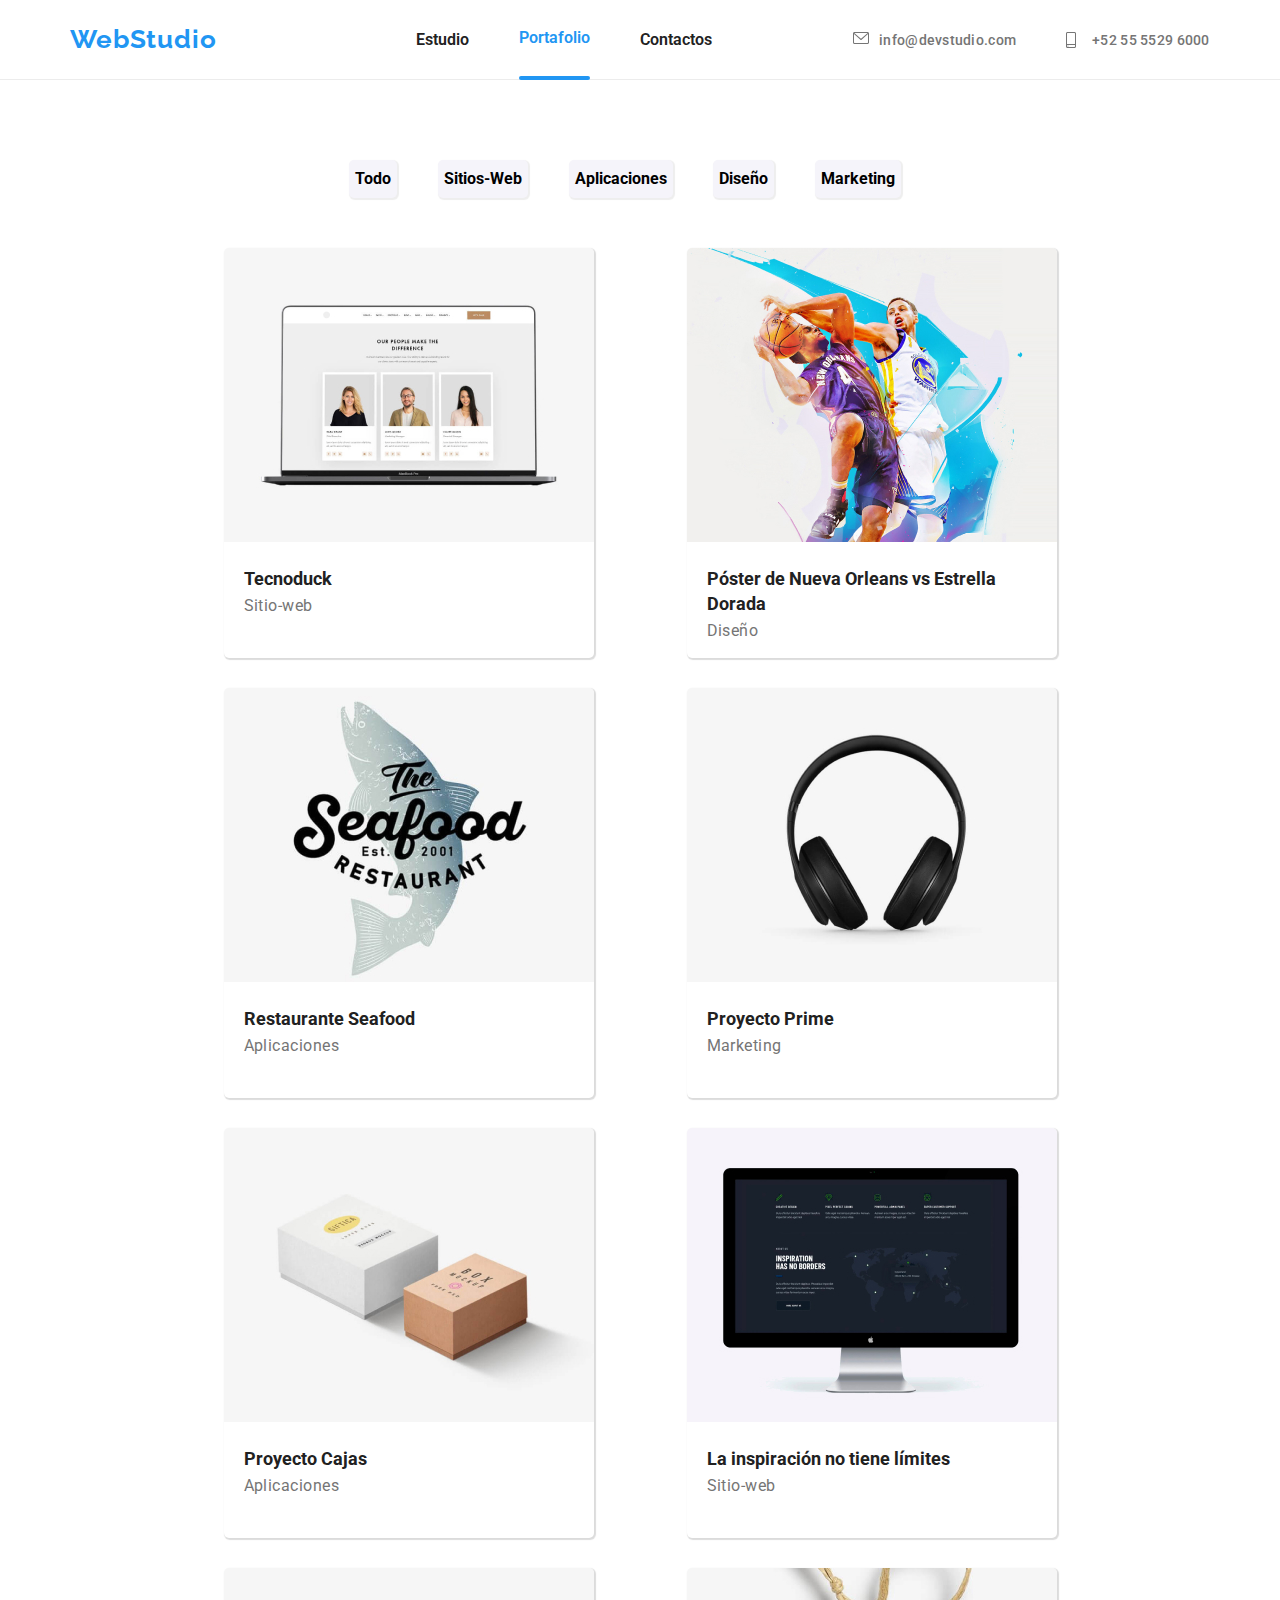
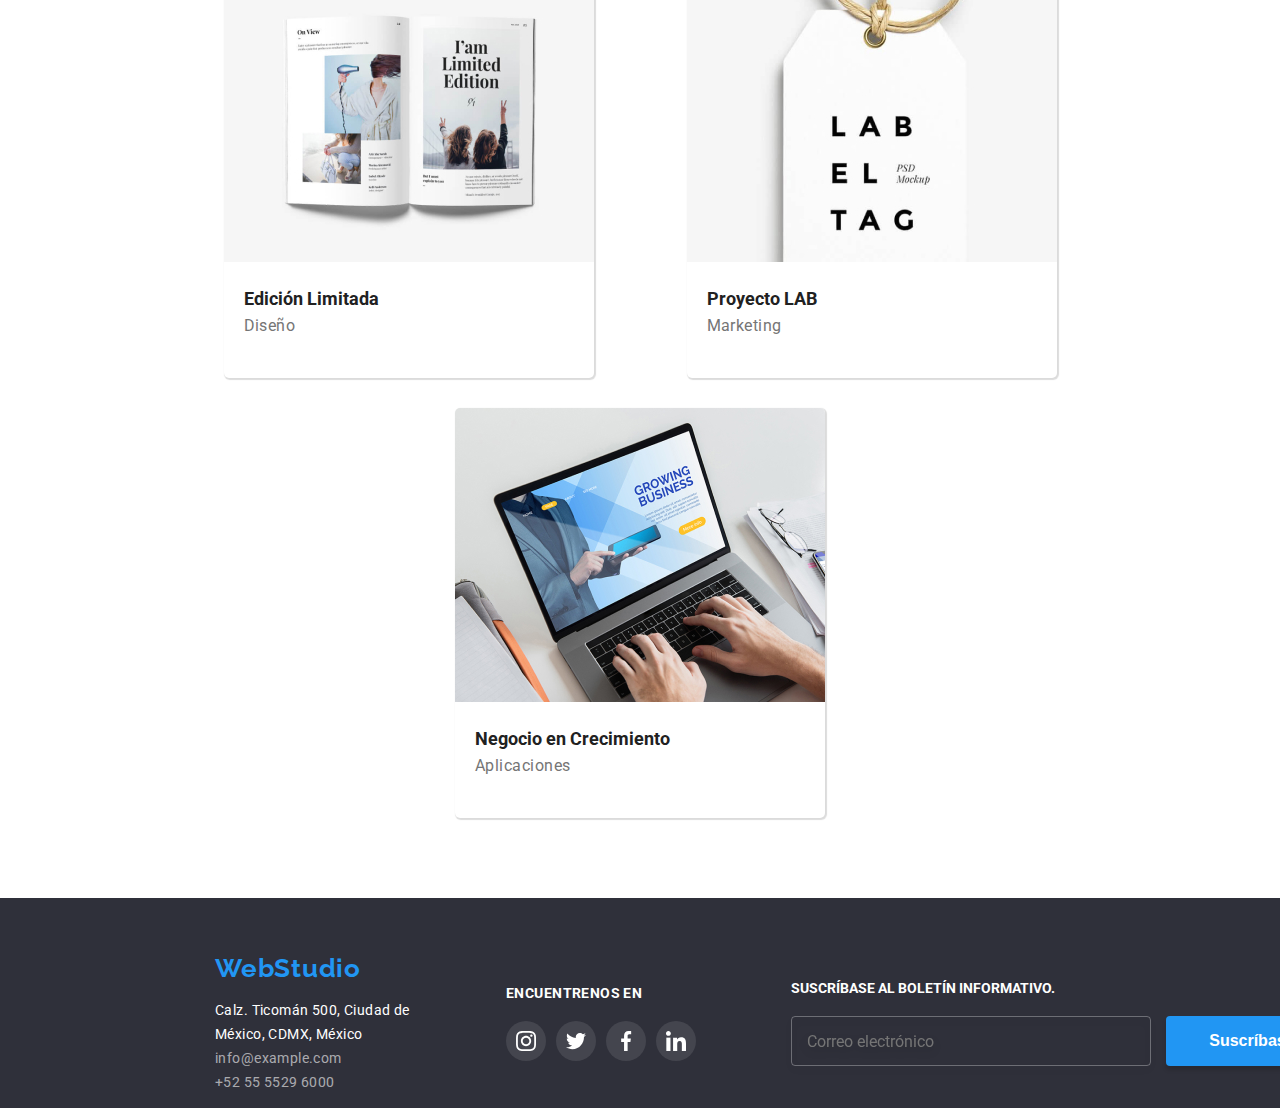
==== portfolio.html @ 436bbe25 "Primer Comit" ====
<!DOCTYPE html>
<html lang="es">
  <head>
    <link
      rel="stylesheet"
      type="text/css"
      media="screen"
      href="./css/styles.css"
    />
    <link rel="preconnect" href="https://fonts.googleapis.com" />
    <link rel="preconnect" href="https://fonts.gstatic.com" crossorigin />
    <link
      href="https://fonts.googleapis.com/css2?family=Raleway:wght@100;300;400;500;600;700;800;900&display=swap"
      rel="stylesheet"
    />
    <link
      href="https://fonts.googleapis.com/css2?family=Roboto:wght@400;500;700;900&display=swap"
      rel="stylesheet"
    />
    <link
      rel="stylesheet"
      href="node_modules/modern-normalize/modern-normalize.css"
    />
    <meta charset="utf-8" />
    <meta http-equiv="X-UA-Compatible" content="IE=edge" />
    <title>WebStudio</title>
    <meta name="viewport" content="width=device-width, initial-scale=1" />
  </head>
  <body>
    <header class="navbar">
      <nav>
        <a href="#">
          <p class="page-name">WebStudio</p>
        </a>
        <ul class="navbar-list">
          <li>
            <a id="estudio" href="index.html" class="nav-link">Estudio</a>
          </li>
          <li>
            <a id="portafolio" href="portfolio.html" class="nav-link current"
              >Portafolio</a
            >
          </li>
          <li>
            <a id="contactos" href="#footer" class="nav-link">Contactos</a>
          </li>
        </ul>
      </nav>
      <ul class="navbar-contact-info">
        <li>
          <figure class="navbar-info">
            <svg class="navbar-icon">
              <use href="images/icons.svg#email"></use>
            </svg>
            <a href="mailto:info@devstudio.com" target="_blank" class="nav-link"
              >info@devstudio.com</a
            >
          </figure>
        </li>
        <li>
          <figure class="navbar-info">
            <svg class="navbar-icon">
              <use href="images/icons.svg#smartphone"></use>
            </svg>
            <a href="tel:+525555296000" target="_blank" class="nav-link"
              >+52 55 5529 6000</a
            >
          </figure>
        </li>
      </ul>
    </header>
    <main>
      <article class="portafolio-content">
        <ul class="product-category">
          <li class="category-card"><button>Todo</button></li>
          <li class="category-card"><button>Sitios-Web</button></li>
          <li class="category-card"><button>Aplicaciones</button></li>
          <li class="category-card"><button>Diseño</button></li>
          <li class="category-card"><button>Marketing</button></li>
        </ul>
        <ul class="product-cards">
          <li class="product-card">
            <figure>
              <div class="card-emergent">
                <p class="product-description">
                  Tecnoduck es una plataforma de distribución de coronavirus de
                  última generación. Las compañías usan esta plataforma para el
                  espionaje digital y los ataques a los servidores seguros de la
                  competencia.
                </p>
              </div>
              <img src="images/product1.jpg" alt="Imagen del portafolio" />
              <p class="product-name">Tecnoduck</p>
              <p class="category-text">Sitio-web</p>
            </figure>
          </li>
          <li class="product-card">
            <figure>
              <div class="card-emergent">
                <p class="product-description">
                  Lorem Ipsum is simply dummy text of the printing and
                  typesetting industry. Lorem Ipsum has been the industry's
                  standard dummy text ever since the 1500s, when an unknown
                  printer took a galley of type and scrambled it to make a type
                  specimen book. 
                </p>
              </div>
              <img src="images/product2.jpg" alt="Imagen del portafolio" />
              <p class="product-name">
                Póster de Nueva Orleans vs Estrella Dorada
              </p>
              <p class="category-text">Diseño</p>
            </figure>
          </li>
          <li class="product-card">
            <figure>
              <div class="card-emergent">
                <p class="product-description">
                  Lorem Ipsum is simply dummy text of the printing and
                  typesetting industry. Lorem Ipsum has been the industry's
                  standard dummy text ever since the 1500s, when an unknown
                  printer took a galley of type and scrambled it to make a type
                  specimen book. 
                </p>
              </div>
              <img src="images/product3.jpg" alt="Imagen del portafolio" />
              <p class="product-name">Restaurante Seafood</p>
              <p class="category-text">Aplicaciones</p>
            </figure>
          </li>
          <li class="product-card">
            <figure>
              <div class="card-emergent">
                <p class="product-description">
                  Lorem Ipsum is simply dummy text of the printing and
                  typesetting industry. Lorem Ipsum has been the industry's
                  standard dummy text ever since the 1500s, when an unknown
                  printer took a galley of type and scrambled it to make a type
                  specimen book. 
                </p>
              </div>
              <img src="images/product4.jpg" alt="Imagen del portafolio" />
              <p class="product-name">Proyecto Prime</p>
              <p class="category-text">Marketing</p>
            </figure>
          </li>
          <li class="product-card">
            <figure>
              <div class="card-emergent">
                <p class="product-description">
                  Lorem Ipsum is simply dummy text of the printing and
                  typesetting industry. Lorem Ipsum has been the industry's
                  standard dummy text ever since the 1500s, when an unknown
                  printer took a galley of type and scrambled it to make a type
                  specimen book. 
                </p>
              </div>
              <img src="images/product5.jpg" alt="Imagen del portafolio" />
              <p class="product-name">Proyecto Cajas</p>
              <p class="category-text">Aplicaciones</p>
            </figure>
          </li>
          <li class="product-card">
            <figure>
              <div class="card-emergent">
                <p class="product-description">
                  Lorem Ipsum is simply dummy text of the printing and
                  typesetting industry. Lorem Ipsum has been the industry's
                  standard dummy text ever since the 1500s, when an unknown
                  printer took a galley of type and scrambled it to make a type
                  specimen book. 
                </p>
              </div>
              <img src="images/product6.jpg" alt="Imagen del portafolio" />
              <p class="product-name">La inspiración no tiene límites</p>
              <p class="category-text">Sitio-web</p>
            </figure>
          </li>
          <li class="product-card">
            <figure>
              <div class="card-emergent">
                <p class="product-description">
                  Lorem Ipsum is simply dummy text of the printing and
                  typesetting industry. Lorem Ipsum has been the industry's
                  standard dummy text ever since the 1500s, when an unknown
                  printer took a galley of type and scrambled it to make a type
                  specimen book. 
                </p>
              </div>
              <img src="images/product7.jpg" alt="Imagen del portafolio" />
              <p class="product-name">Edición Limitada</p>
              <p class="category-text">Diseño</p>
            </figure>
          </li>
          <li class="product-card">
            <figure>
              <div class="card-emergent">
                <p class="product-description">
                  Lorem Ipsum is simply dummy text of the printing and
                  typesetting industry. Lorem Ipsum has been the industry's
                  standard dummy text ever since the 1500s, when an unknown
                  printer took a galley of type and scrambled it to make a type
                  specimen book. 
                </p>
              </div>
              <img src="images/product8.jpg" alt="Imagen del portafolio" />
              <p class="product-name">Proyecto LAB</p>
              <p class="category-text">Marketing</p>
            </figure>
          </li>
          <li class="product-card">
            <figure>
              <div class="card-emergent">
                <p class="product-description">
                  Lorem Ipsum is simply dummy text of the printing and
                  typesetting industry. Lorem Ipsum has been the industry's
                  standard dummy text ever since the 1500s, when an unknown
                  printer took a galley of type and scrambled it to make a type
                  specimen book. 
                </p>
              </div>
              <img src="images/product9.jpg" alt="Imagen del portafolio" />
              <p class="product-name">Negocio en Crecimiento</p>
              <p class="category-text">Aplicaciones</p>
            </figure>
          </li>
        </ul>
      </article>
    </main>
    <footer id="footer">
      <article class="footer-contact">
        <a href="#">
          <p class="footer-page-name">WebStudio</p>
        </a>
        <address>
          <ul class="footer-list">
            <li><p>Calz. Ticomán 500, Ciudad de México, CDMX, México</p></li>
            <li>
              <p style="color: rgba(255, 255, 255, 0.6)">info@example.com</p>
            </li>
            <li>
              <p style="color: rgba(255, 255, 255, 0.6)">+52 55 5529 6000</p>
            </li>
          </ul>
        </address>
      </article>
      <article class="footer-social-media">
        <h2 class="social-media-title">ENCUENTRENOS EN</h2>
        <ul>
          <li>
            <a
              class="social-media-button"
              href="http://instagram.com"
              target="_blank"
              rel="noopener noreferrer"
            >
              <svg class="social-media-icon">
                <use href="images/icons.svg#instagram"></use>
              </svg>
            </a>
          </li>

          <li>
            <a
              class="social-media-button"
              href="http://twitter.com"
              target="_blank"
              rel="noopener noreferrer"
            >
              <svg class="social-media-icon">
                <use href="images/icons.svg#twitter"></use>
              </svg>
            </a>
          </li>

          <li>
            <a
              class="social-media-button"
              href="http://facebook.com"
              target="_blank"
              rel="noopener noreferrer"
            >
              <svg class="social-media-icon">
                <use href="images/icons.svg#facebook"></use>
              </svg>
            </a>
          </li>

          <li>
            <a
              class="social-media-button"
              href="http://linkedin.com"
              target="_blank"
              rel="noopener noreferrer"
            >
              <svg class="social-media-icon">
                <use href="images/icons.svg#linkedin"></use>
              </svg>
            </a>
          </li>
        </ul>
      </article>
      <div class="subscribe-container">
        <form action="">
          <div class="subscribe-container-form">
            <label for="subscribe-email">SUSCRÍBASE al boletín informativo.</label>
            <input type="email" name="subscribe-email" id="subscribe-email"placeholder="Correo electrónico" />
          </div>
        <button type="submit">Suscríbase<svg><use href="images/icons.svg#telegram"></use></svg></button>
        </form>
      </div>
    </footer>
  </body>
</html>
---- css/styles.css ----
@media (max-width: 600px) {
  header {
    flex-direction: column;
  }
}

@import url("https://fonts.googleapis.com/css2?family=Raleway:wght@;400;500;700;900&display=swap");
@import url("https://fonts.googleapis.com/css2?family=Roboto:wght@100;300;400;500;700&display=swap");

:root {
  --main-color: rgba(33, 150, 243, 1);
  --main-color-2: rgba(47, 48, 58, 1);
  --light-gray: rgba(117, 117, 117, 1);
  --white: rgba(255, 255, 255, 1);
  --black: rgba(33, 33, 33, 1);
  --shadow: rgba(238, 238, 238, 1);
  --shadow-hover: rgba(238, 238, 238, 1);
}
.icon {
  display: inline-block;
  width: 1em;
  height: 1em;
  stroke-width: 0;
  stroke: currentColor;
  fill: currentColor;
}
.navbar-icon {
  display: flex;
  height: 16px;
  width: 16px;
  fill: var(--light-gray);
}

.icon-clock {
  width: 0.9716796875em;
}

.icon-details {
  width: 0.9423828125em;
}
.client {
  display: flex;
  justify-content: center;
  align-items: center;
}
.icon-clients {
  display: flex;
  justify-content: center;
  align-items: center;
  fill: var(--light-gray);
}
.client-container:hover,
.client-container:hover svg {
  fill: var(--main-color);
  border-color: var(--main-color);
  cursor: pointer;
}

* {
  box-sizing: border-box;
  margin: 0;
}

a {
  color: rgba(33, 33, 33, 1);
  text-decoration: none;
}

address {
  color: var(--white);
  font-size: 14px;
  font-style: normal;
  font-weight: 400;
  letter-spacing: 0.03em;
  line-height: 24px;
  width: 231px;
}

ul {
  display: block;
  list-style-type: none;
  margin-block-end: 0em;
  margin-block-start: 0em;
  margin-inline-end: 0px;
  margin-inline-start: 0px;
  padding-inline-start: 0px;
}

nav {
  display: flex;
  align-items: center;
  gap: 100px;
}

body {
  font-family: "Roboto", sans-serif;
  overflow-x: auto; /* Hide horizontal scrollbar */
  overflow-y: auto; /* Hide vertical scrollbar */
}

footer {
  align-items: center;
  background-color: var(--main-color-2);
  display: flex;
  flex-direction: row;
  gap: 0px;
  height: 210px;
  padding-top: 40px;
}

nav a:hover {
  color: var(--main-color);
  cursor: pointer;
}

.article-title {
  color: var(--white);
  font-size: 44px;
  height: 120px;
  text-align: center;
  text-transform: uppercase;
  width: 696px;
}

.category-card {
  display: flex;
  flex-direction: row;
  align-items: center;
  font-weight: 500;
  margin-right: 30px;
  padding-left: 1%;
  padding-right: 1%;
}

.category-card button {
  background-color: rgba(245, 244, 250, 1);
  border-radius: 5px;
  box-shadow: 1px 1px 1px 1px rgba(238, 238, 238, 1);
  height: 38px;
  justify-content: center;
  font-weight: 700;
  font-size: 16px;
  line-height: 26px;
  font-family: "Roboto", sans-serif;
  white-space: nowrap;
  border: 0px;
}
.category-card button:hover {
  background-color: var(--main-color);
  box-shadow: 3px 3px 3px 3px rgba(238, 238, 238, 1);
  color: var(--white);
  cursor: pointer;
}
.category-card button:focus {
  background-color: var(--main-color);
  color: var(--white);
}

.category-text {
  /* identical to box height, or 188% */
  color: var(--light-gray);
  font-size: 16px;
  font-style: normal;
  font-weight: 400;
  letter-spacing: 0.03em;
  line-height: 30px;
  margin-left: 20px;
}
.content {
  align-items: center;
  background: linear-gradient(
      0deg,
      rgba(47, 48, 58, 0.4),
      rgba(47, 48, 58, 0.4)
    ),
    url(../images/main-content-image.jpg);
  background-attachment: fixed;
  background-size: 100%;
  box-shadow: 0px 4px 4px rgba(0, 0, 0, 0.15);
  color: var(--white);
  display: flex;
  flex-direction: column;
  height: 600px;
  justify-content: center;
  overflow: hidden;
  position: relative;
}

.client-list {
  display: flex;
  flex-direction: row;
  justify-content: space-evenly;
  padding: 0% 15%;
}
.client-container {
  align-items: center;
  border-radius: 4px;
  border: 2px solid rgba(175, 177, 184, 1);
  display: flex;
  flex-direction: row;
  height: 80px;
  justify-content: center;
  margin: 45px 0px 150px 0px;
  width: 170px;
}

.client-image {
  color: aqua;
}
.client-image:hover {
  fill: aqua;
  cursor: pointer;
}

.footer-list {
  list-style-type: disc;
  list-style: none;
  margin-block-end: 0;
  margin-block-start: 0;
  margin-inline-end: 0px;
  margin-inline-start: 0px;
  padding-inline-start: 0px;
}

.footer-contact {
  align-content: flex-start;
  align-items: flex-start;
  column-gap: 0px;
  display: flex;
  flex-direction: column;
  justify-content: center;
  margin-left: 215px;
}
.footer-social-media {
  align-items: flex-start;
  display: flex;
  flex-direction: column;
  margin-left: 60px;
}
.footer-social-media ul {
  display: flex;
  gap: 10px;
}

.footer-page-name {
  color: var(--main-color);
  display: block;
  font-family: "Raleway", sans-serif;
  font-size: 26px;
  font-style: normal;
  font-weight: 700;
  letter-spacing: 0.03em;
  line-height: 31px;
  margin-block-end: 14px;
  margin-block-start: 0px;
  margin-inline-end: 0px;
  margin-inline-start: 0px;
  text-align: right;
  text-decoration: none;
}
.img-content {
  position: relative;
}
.main-button {
  align-items: center;
  background: var(--main-color);
  border-radius: 4px;
  border: none;
  box-shadow: 0px 4px 4px rgba(0, 0, 0, 0.15);
  color: var(--white);
  font-weight: 700px;
  display: flex;
  flex-direction: row;
  height: 50px;
  margin-top: 40px;
  justify-content: center;
  width: 260px;
}
.modal {
  align-items: center;
  background: var(--white);
  border-radius: 4px;
  box-shadow: 0px 1px 3px rgba(0, 0, 0, 0.12), 0px 1px 1px rgba(0, 0, 0, 0.14),
    0px 2px 1px rgba(0, 0, 0, 0.2);
  display: flex;
  flex-direction: column;
  height: 600px;
  justify-content: center;
  width: 528px;
  transform: scale(1);
  transition: transform 250ms cubic-bezier(0.4, 0, 0.2, 1);
}
.backdrop {
  display: flex;
  align-items: center;
  justify-content: center;
  position: fixed;
  top: 0%;
  left: 0%;
  width: 100%;
  height: 100%;
  background-color: rgba(0, 0, 0, 0.5);
  visibility: visible;
  opacity: 1;
  transition: opacity 250ms cubic-bezier(0.4, 0, 0.2, 1) visibility 250ms
    cubic-bezier(0.4, 0, 0.2, 1);
}
.backdrop.is-hidden,
.backdrop.is-hidden .modal {
  visibility: hidden;
  opacity: 0;
  pointer-events: none;
  transform: scale(0.6);
  transition: transform 250ms cubic-bezier(0.4, 0, 0.2, 1);
}

.close-icon {
  position: absolute;
  display: flex;
  justify-content: center;
  align-items: center;
  top: 1%;
  left: 93%;
  height: 30px;
  width: 30px;
  border-color: rgba(0, 0, 0, 0.12);
  border-width: 1px;
  background-color: white;
  border-radius: 20px;
}
.close-icon:hover {
  cursor: pointer;
  transform: rotate(360deg);
  transition: transform 500ms ease;
}

.close-icon svg {
  height: 12px;
  width: 12px;
}
.contact-form {
  display: flex;
  flex-direction: column;
  justify-content: center;
  align-items: center;
  margin: 15px 20px;
}
.form-title {
  margin: 40px 0px 0px 0px;
  font-size: 20px;
  font-weight: 700;
  letter-spacing: 0.03em;
}
.custom-input {
  height: 60px;
  width: 450px;
  position: relative;
  margin: 4px 0px 10px 0px;
}
.custom-input svg {
  position: absolute;
  top: 65%;
  left: 3%;
  height: 13px;
  width: 13px;
}
.custom-input input {
  border: 1px;
  border-style: solid;
  border-color: rgba(33, 33, 33, 0.2);
  border-radius: 6px;
  width: 100%;
  height: 40px;
  padding-left: 35px;
  font-family: "Roboto";
  font-weight: 700;
  margin: 6px 0px;
}
.form-text-area {
  border: 1px;
  border-style: solid;
  border-color: rgba(33, 33, 33, 0.2);
  border-radius: 6px;
  width: 100%;
  height: 40px;
  font-family: "Roboto";
  font-weight: 700;
  margin: 6px 0px;
  height: 120px;
  width: 450px;
  display: flex;
  flex-direction: column;
  align-items: flex-start;
  justify-content: flex-start;
  resize: none;
}
.form-text-area:focus {
  outline: none;
  border-color: var(--main-color);
}
.label-form {
  color: rgba(117, 117, 117, 1);
  font-size: 12px;
  font-weight: 500;
}
.custom-input input:focus{
  outline: none;
  border-color: var(--main-color);
 
}
.custom-input input:focus +svg {
  height: 15px;
  width: 15px;
  fill: var(--main-color);
}
.feedback {
  height: 120px;
  width: 450px;
  display: flex;
  flex-direction: column;
  align-items: flex-start;
  justify-content: flex-start;
}
.feedback textarea {
  padding: 8px;
  text-align: start;
}
.feedback textarea::placeholder {
  color: rgba(117, 117, 117, 0.5);
  font-weight: 400;
}
.terms-conditions-container {
  width: 430px;
}
.terms-conditions {
  font-weight: 400;
  font-size: 13px;
  letter-spacing: 0.03em;
}
.submit-button {
  background: var(--main-color);
  height: 50px;
  width: 200px;
  color: var(--white);
  border: 0px;
  border-radius: 4px;
  box-shadow: 0px 2px 3px 0px var(--light-gray);
  font-size: 16px;
  font-weight: 700;
  margin: 30px 0px;
}
.submit-button:hover{
cursor: pointer;
}
.main-button:hover {
  cursor: pointer;
}

.main-content-list {
  display: flex;
  flex-direction: row;
  justify-content: space-evenly;
  margin-top: 50px;
  padding: 0% 15%;
}
.main-content-team {
  margin-top: 90px;
  padding-top: 90px;
  padding-bottom: 90px;
  background-color: rgba(245, 244, 250, 1);
}

.main-content-list .image-title {
  background-color: rgba(47, 48, 58, 0.8);
  color: var(--white);
  display: flex;
  font-size: 18px;
  font-weight: 700;
  height: 70px;
  position: absolute;
  text-transform: uppercase;
  top: 77%;
  width: 100%;
  justify-content: center;
  align-items: center;
}
.main-content-features h2 {
  color: var(--black);
  font-size: 14px;
  font-style: normal;
  font-weight: 700;
  height: 16px;
  left: 215px;
  letter-spacing: 0.03em;
  line-height: 16px;
  text-transform: uppercase;
  top: 775px;
  width: 270px;
}
.main-content-features p {
  color: var(--light-gray);
  font-size: 14px;
  font-style: normal;
  font-weight: 400;
  height: 75px;
  left: 215px;
  letter-spacing: 0.03em;
  line-height: 24px;
  top: 801px;
  width: 270px;
}

.main-content-features section div {
  background-color: rgba(245, 244, 250, 1);
  width: 270px;
  height: 120px;
  border-radius: 4px;
  display: flex;
  justify-content: center;
  text-align: center;
  align-items: center;
  margin-bottom: 30px;
}
.main-content ul {
  display: flex;
  list-style: none;
  gap: 30px;
}

.navbar {
  align-items: center;
  background-color: var(--white);
  display: flex;
  height: 80px;
  border-bottom: 1px solid;
  border-color: rgba(236, 236, 236, 1);
  justify-content: space-around;
}

.navbar-contact-info {
  align-items: center;
  display: flex;
  height: 80px;
  list-style: none;
  column-gap: 50px;
}

.navbar-info {
  display: flex;
  gap: 10px;
}
.navbar-info:hover a,
.navbar-info:hover .navbar-icon {
  color: var(--main-color);
  fill: var(--main-color);
}

.main-content-icon {
  width: 70px;
  height: 70px;
}
.main-content-icon:hover {
  fill: var(--main-color);
}
.team-card-icon {
  fill: var(--light-gray);
  height: 20px;
  width: 20px;
}

.team-social-media-button {
  align-items: center;
  background-color: var(--white);
  border-radius: 100%;
  display: flex;
  height: 40px;
  justify-content: center;
  width: 40px;
}
.team-social-media-button:hover,
.team-social-media-button:hover svg {
  background-color: var(--main-color);
  fill: var(--white);
}
.team-social-sites {
  display: flex;
  width: 260px;
  margin: 15px 0px;
  gap: 15px;
  justify-content: center;
}

.social-media-icon {
  fill: var(--white);
}
.navbar-info a {
  color: var(--light-gray);
  font-size: 14px;
  font-weight: 500;
  letter-spacing: 0.02em;
  line-height: 16px;
}

.nav-link {
  line-height: 77px;
  font-weight: 600;
}
.current {
  color: var(--main-color);
  fill: var(--main-color);
}
.current:after {
  display: block;
  content: "";
  height: 4px;
  width: 100%;
  background-color: #2196f3;
  border-radius: 2px;
}

.navbar-list {
  margin-left: 100px;
  align-items: center;
  display: flex;
  height: 80px;
  list-style: none;
  column-gap: 50px;
}

.main-content-title {
  align-items: center;
  color: var(--black);
  display: block;
  flex-direction: row;
  font-size: 36px;
  font-style: normal;
  font-weight: 700;
  justify-content: center;
  letter-spacing: 0.03em;
  line-height: 42px;
  margin-top: 100px;
  text-align: center;
  width: 100%;
}

.page-name {
  color: var(--main-color);
  display: block;
  font-family: "Raleway", sans-serif;
  font-size: 26px;
  font-style: normal;
  font-weight: 700;
  letter-spacing: 0.03em;
  line-height: 31px;
  margin-block-end: 0px;
  margin-block-start: 0px;
  margin-inline-end: 0px;
  margin-inline-start: 0px;
  text-decoration: none;
}

.product-cards {
  display: flex;
  flex-direction: row;
  flex-wrap: wrap;
  flex-grow: 3;
  gap: 30px;
  justify-content: space-around;
  margin-bottom: 80px;
  margin-top: 50px;
}

.product-card {
  position: relative;
  align-items: center;
  border-radius: 5px;
  box-shadow: 1px 1px 1px 1px rgba(0, 0, 0, 0.14);
  display: flex;
  flex-direction: column;
  height: 410px;
  justify-content: flex-start;
  padding: 0%;
  width: 370px;
  overflow: hidden;
}

.product-card:hover {
  box-shadow: 2px 3px 6px 2px rgba(0, 0, 0, 0.2);
  cursor: pointer;
}

.card-emergent {
  display: flex;
  justify-content: center;
  align-items: center;
  position: absolute;
  padding: 63px 24px;
  background: rgba(33, 150, 243, 0.9);
  height: 295px;
  width: 370px;
  border-radius: 2px;
  transform: translateY(140%);
  transition: transform 250ms ease;
  transition-timing-function: cubic-bezier(0.4, 0, 0.2, 1);
}
.product-card:hover .card-emergent {
  transform: translateY(0%);
  transition: transform 250ms ease;
  transition-timing-function: cubic-bezier(0.4, 0, 0.2, 1);
}

.product-description {
  color: var(--white);
  line-height: 28px;
}

.product-category {
  align-items: center;
  display: flex;
  flex-direction: row;
  height: fit-content;
  justify-content: center;
}

.portafolio-content {
  align-items: center;
  display: flex;
  flex-direction: column;
  justify-content: center;
  margin-top: 80px;
  padding: 0% 15% 0% 15%;
}
.portafolio-content ul li {
  list-style: none;
}

.product-name {
  color: var(--black);
  font-size: 18px;
  font-style: normal;
  font-weight: 700;
  line-height: 25px;
  margin-left: 20px;
  margin-top: 20px;
}

.social-media-title {
  color: var(--white);
  font-family: "Roboto";
  font-size: 14px;
  font-style: normal;
  font-weight: 700;
  letter-spacing: 0.03em;
  line-height: 16px;
  margin-block-end: 20px;
  margin-block-start: 0px;
  margin-inline-end: 0px;
  margin-inline-start: 0px;
  padding-bottom: 0%;
  text-transform: uppercase;
}

.social-media-button {
  align-items: center;
  background-color: rgba(255, 255, 255, 0.1);
  border-radius: 100%;
  display: flex;
  height: 40px;
  justify-content: center;
  width: 40px;
}
.social-media-button svg {
  height: 20px;
  width: 20px;
}
.social-media-button:hover {
  background-color: var(--main-color);
  cursor: pointer;
}

.team-card {
  border-radius: 5px;
  box-shadow: 1px 2px 5px 1px rgba(0, 0, 0, 0.14);
  display: flex;
  flex-direction: column;
  height: fit-content;
  padding-bottom: 20px;
  row-gap: 30px;
}
.team-card:hover {
  box-shadow: 1px 2px 5px 1px rgba(0, 0, 0, 0.3);
  cursor: pointer;
}

.team-img {
  height: 260px;
}
.team-job {
  /* identical to box height */
  color: var(--light-gray);
  font-size: 16px;
  font-style: normal;
  font-weight: 400;
  letter-spacing: 0.03em;
  line-height: 19px;
  text-align: center;
}
.team-name {
  /* identical to box height */
  color: var(--black);
  display: block;
  font-size: 16px;
  font-weight: bold;
  letter-spacing: 0.03em;
  line-height: 19px;
  margin-bottom: 10px;
  text-align: center;
}

.team-section {
  align-items: center;
  display: flex;
  flex-direction: column;
  justify-content: center;
}
.subscribe-container {
  margin-left: 95px;
}
.subscribe-container form {
  display: flex;
  flex-direction: row;
  gap: 15px;
  align-items: flex-end;
}
.subscribe-container input {
  border: 1px solid rgba(255, 255, 255, 0.3);
  filter: drop-shadow(0px 4px 4px rgba(0, 0, 0, 0.15));
  border-radius: 4px;
  background-color: transparent;
  width: 360px;
  height: 50px;
  font-family: "Roboto";
  font-style: normal;
  font-weight: 400;
  font-size: 16px;
  line-height: 20px;
  padding-left: 15px;
  color: var(--white);
  outline: 0px;
}
.subscribe-container button {
  background: var(--main-color);
  box-shadow: 0px 4px 4px rgba(0, 0, 0, 0.15);
  border-radius: 4px;
  color: var(--white);
  padding: 0px 0px 0px 20px;
  border: 0px;
  height: 50px;
  width: 200px;
  font-weight: 700;
  font-size: 16px;
  line-height: 30px;
  fill: var(--white);
  display: flex;
  flex-direction: row;
  align-items: center;
  justify-content: space-evenly;
}
.subscribe-container svg{
  height: 25px;
  width: 25px;
}
.subscribe-container button:hover{
  cursor: pointer;
  border: 1px solid var(--white);
}
.subscribe-container input:focus{
  border: 1px solid var(--white);
}
.subscribe-container label {
  text-transform: uppercase;
  font-weight: 700;
  font-size: 14px;
  color: var(--white);
}
.subscribe-container-form {
  display: flex;
  flex-direction: column;
  gap: 20px;
}
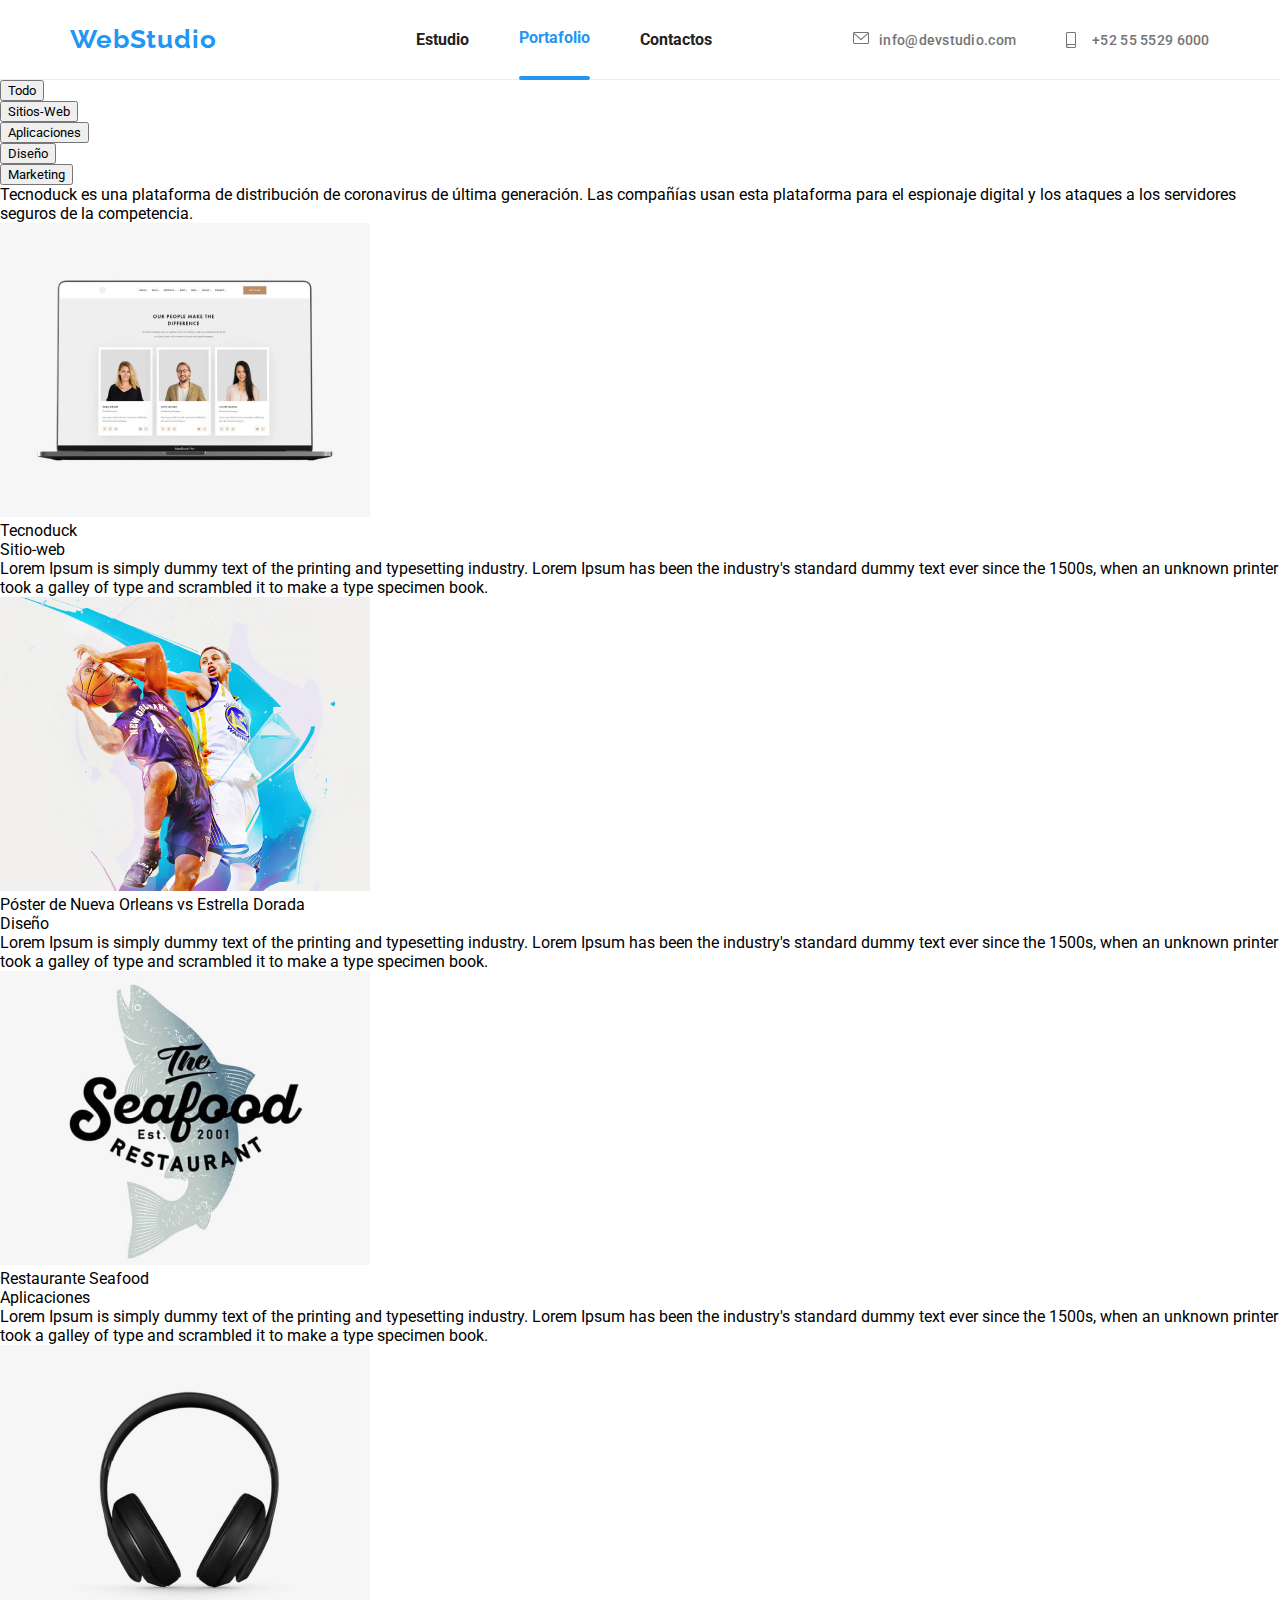
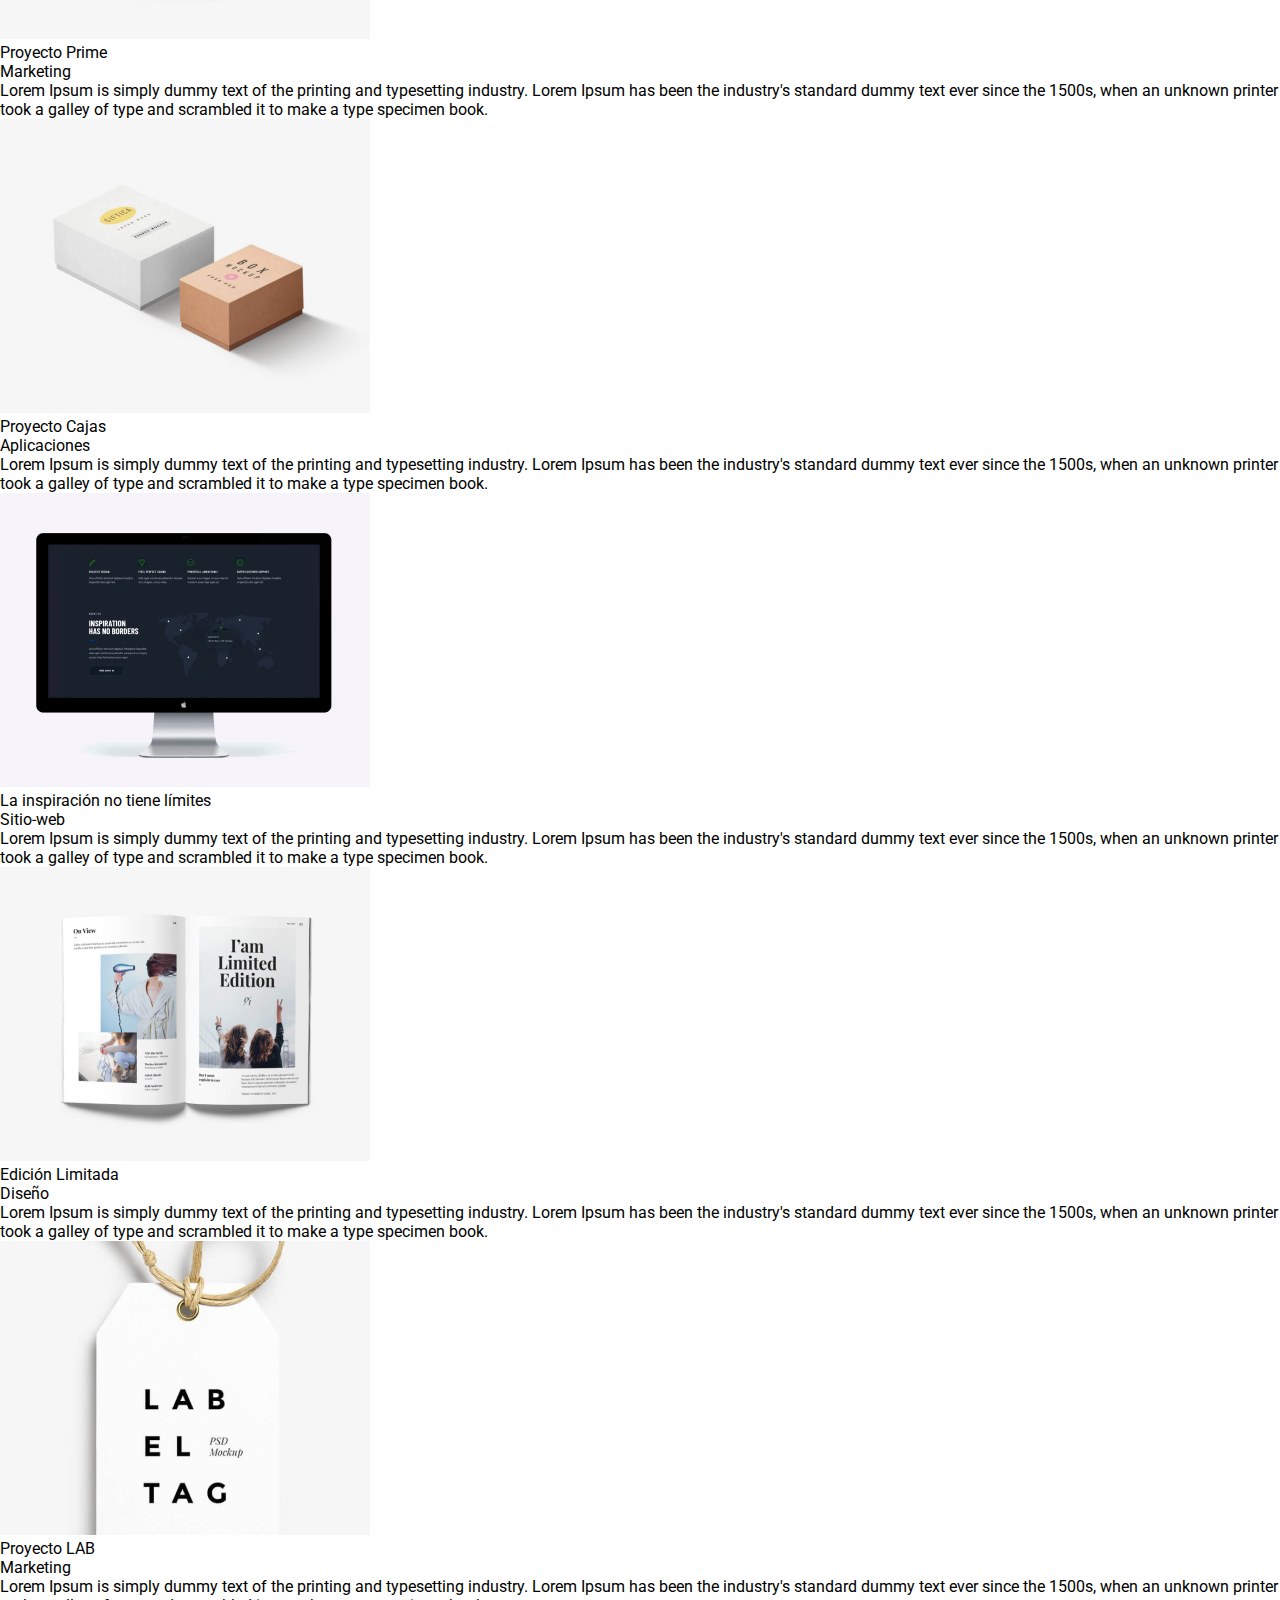
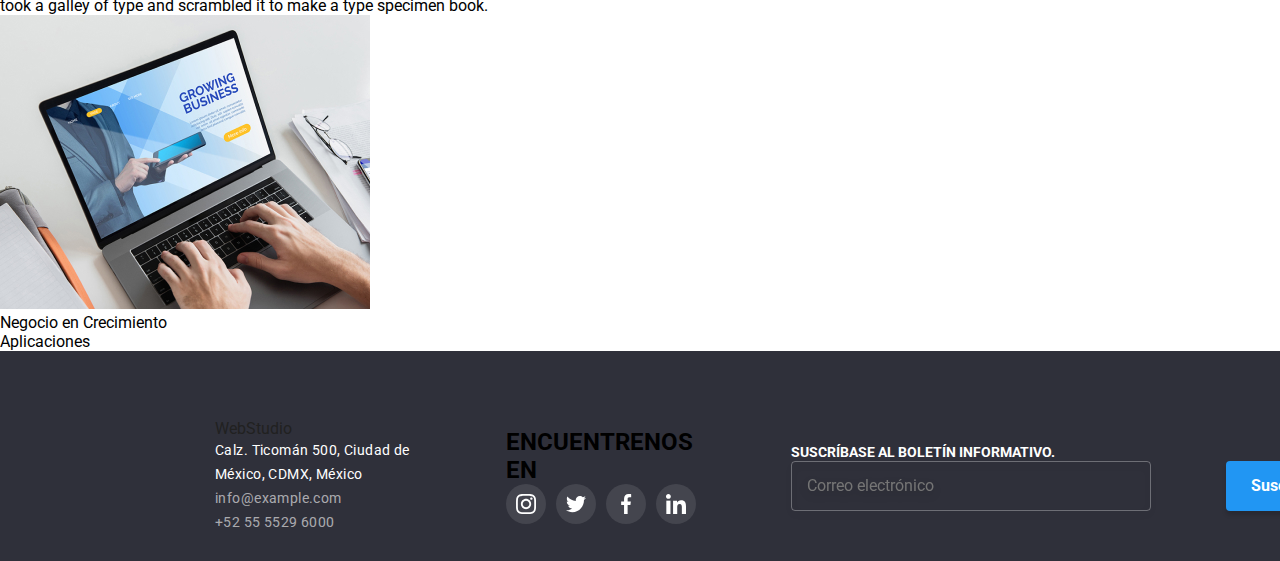
==== commit e30c93f2: "sass and bem" ====
--- a/portfolio.html
+++ b/portfolio.html
@@ -30,45 +30,48 @@
     <header class="navbar">
       <nav>
         <a href="#">
-          <p class="page-name">WebStudio</p>
+          <p class="navbar__logo">WebStudio</p>
         </a>
-        <ul class="navbar-list">
-          <li>
-            <a id="estudio" href="index.html" class="nav-link">Estudio</a>
-          </li>
-          <li>
-            <a id="portafolio" href="portfolio.html" class="nav-link current"
+        <ul class="link-list">
+          <li>
+            <a id="estudio" href="index.html" class="link-list__link"
+              >Estudio</a
+            >
+          </li>
+          <li>
+            <a id="portafolio" href="portfolio.html" class="link-list__link link--current"
               >Portafolio</a
             >
           </li>
           <li>
-            <a id="contactos" href="#footer" class="nav-link">Contactos</a>
+            <a id="contactos" href="#footer" class="link-list__link">Contactos</a>
           </li>
         </ul>
       </nav>
-      <ul class="navbar-contact-info">
+      <ul class="contact-info-list">
         <li>
-          <figure class="navbar-info">
-            <svg class="navbar-icon">
+          <figure class="container-info">
+            <svg class="container-info__icon icon--navbar">
               <use href="images/icons.svg#email"></use>
             </svg>
-            <a href="mailto:info@devstudio.com" target="_blank" class="nav-link"
+            <a href="mailto:info@devstudio.com" target="_blank" class="link-list__link"
               >info@devstudio.com</a
             >
           </figure>
         </li>
         <li>
-          <figure class="navbar-info">
-            <svg class="navbar-icon">
+          <figure class="container-info">
+            <svg class="container-info__icon icon--navbar">
               <use href="images/icons.svg#smartphone"></use>
             </svg>
-            <a href="tel:+525555296000" target="_blank" class="nav-link"
+            <a href="tel:+525555296000" target="_blank" class="link-list__link"
               >+52 55 5529 6000</a
             >
           </figure>
         </li>
       </ul>
     </header>
+    
     <main>
       <article class="portafolio-content">
         <ul class="product-category">
--- a/css/styles.css
+++ b/css/styles.css
@@ -1,79 +1,18 @@
-@media (max-width: 600px) {
-  header {
-    flex-direction: column;
-  }
-}
-
 @import url("https://fonts.googleapis.com/css2?family=Raleway:wght@;400;500;700;900&display=swap");
 @import url("https://fonts.googleapis.com/css2?family=Roboto:wght@100;300;400;500;700&display=swap");
-
-:root {
-  --main-color: rgba(33, 150, 243, 1);
-  --main-color-2: rgba(47, 48, 58, 1);
-  --light-gray: rgba(117, 117, 117, 1);
-  --white: rgba(255, 255, 255, 1);
-  --black: rgba(33, 33, 33, 1);
-  --shadow: rgba(238, 238, 238, 1);
-  --shadow-hover: rgba(238, 238, 238, 1);
-}
-.icon {
-  display: inline-block;
-  width: 1em;
-  height: 1em;
-  stroke-width: 0;
-  stroke: currentColor;
-  fill: currentColor;
-}
-.navbar-icon {
-  display: flex;
-  height: 16px;
-  width: 16px;
-  fill: var(--light-gray);
-}
-
-.icon-clock {
-  width: 0.9716796875em;
-}
-
-.icon-details {
-  width: 0.9423828125em;
-}
-.client {
-  display: flex;
-  justify-content: center;
-  align-items: center;
-}
-.icon-clients {
-  display: flex;
-  justify-content: center;
-  align-items: center;
-  fill: var(--light-gray);
-}
-.client-container:hover,
-.client-container:hover svg {
-  fill: var(--main-color);
-  border-color: var(--main-color);
+nav {
+  display: flex;
+  align-items: center;
+  gap: 100px;
+}
+nav a:hover {
+  color: rgb(33, 150, 243);
   cursor: pointer;
 }
 
-* {
-  box-sizing: border-box;
-  margin: 0;
-}
-
 a {
-  color: rgba(33, 33, 33, 1);
+  color: rgb(33, 33, 33);
   text-decoration: none;
-}
-
-address {
-  color: var(--white);
-  font-size: 14px;
-  font-style: normal;
-  font-weight: 400;
-  letter-spacing: 0.03em;
-  line-height: 24px;
-  width: 231px;
 }
 
 ul {
@@ -86,21 +25,98 @@
   padding-inline-start: 0px;
 }
 
-nav {
-  display: flex;
-  align-items: center;
-  gap: 100px;
-}
-
-body {
-  font-family: "Roboto", sans-serif;
-  overflow-x: auto; /* Hide horizontal scrollbar */
-  overflow-y: auto; /* Hide vertical scrollbar */
+.navbar {
+  align-items: center;
+  background-color: var(--white);
+  display: flex;
+  height: 80px;
+  border-bottom: 1px solid;
+  border-color: rgb(236, 236, 236);
+  justify-content: space-around;
+}
+.navbar__logo {
+  color: rgb(33, 150, 243);
+  display: block;
+  font-family: "Raleway", sans-serif;
+  font-size: 26px;
+  font-style: normal;
+  font-weight: 700;
+  letter-spacing: 0.03em;
+  line-height: 31px;
+  margin-block-end: 0px;
+  margin-block-start: 0px;
+  margin-inline-end: 0px;
+  margin-inline-start: 0px;
+  text-decoration: none;
+}
+
+.link-list {
+  margin-left: 100px;
+  align-items: center;
+  display: flex;
+  height: 80px;
+  list-style: none;
+  column-gap: 50px;
+}
+.link-list li .link-list__link {
+  line-height: 77px;
+  font-weight: 700;
+}
+.link-list li .link--current {
+  color: rgb(33, 150, 243);
+  fill: rgb(33, 150, 243);
+}
+.link-list li .link--current::after {
+  line-height: 77px;
+  font-weight: 600;
+  display: block;
+  content: "";
+  height: 4px;
+  width: 100%;
+  background-color: #2196f3;
+  border-radius: 2px;
+}
+
+.contact-info-list {
+  align-items: center;
+  display: flex;
+  height: 80px;
+  list-style: none;
+  column-gap: 50px;
+}
+.contact-info-list li .container-info {
+  display: flex;
+  gap: 10px;
+}
+.contact-info-list li .container-info:hover a, .contact-info-list li .container-info:hover .icon--navbar {
+  color: rgb(33, 150, 243);
+  fill: rgb(33, 150, 243);
+}
+.contact-info-list li .container-info a {
+  color: rgb(117, 117, 117);
+  font-size: 14px;
+  font-weight: 500;
+  letter-spacing: 0.02em;
+  line-height: 16px;
+}
+.contact-info-list li .container-info__icon {
+  display: inline-block;
+  width: 1em;
+  height: 1em;
+  stroke-width: 0;
+  stroke: currentColor;
+  fill: currentColor;
+}
+.contact-info-list li .container-info .icon--navbar {
+  display: flex;
+  height: 16px;
+  width: 16px;
+  fill: rgb(117, 117, 117);
 }
 
 footer {
   align-items: center;
-  background-color: var(--main-color-2);
+  background-color: rgb(47, 48, 58);
   display: flex;
   flex-direction: row;
   gap: 0px;
@@ -108,111 +124,32 @@
   padding-top: 40px;
 }
 
-nav a:hover {
-  color: var(--main-color);
-  cursor: pointer;
-}
-
-.article-title {
-  color: var(--white);
-  font-size: 44px;
-  height: 120px;
-  text-align: center;
-  text-transform: uppercase;
-  width: 696px;
-}
-
-.category-card {
-  display: flex;
-  flex-direction: row;
-  align-items: center;
-  font-weight: 500;
-  margin-right: 30px;
-  padding-left: 1%;
-  padding-right: 1%;
-}
-
-.category-card button {
-  background-color: rgba(245, 244, 250, 1);
-  border-radius: 5px;
-  box-shadow: 1px 1px 1px 1px rgba(238, 238, 238, 1);
-  height: 38px;
-  justify-content: center;
-  font-weight: 700;
-  font-size: 16px;
-  line-height: 26px;
-  font-family: "Roboto", sans-serif;
-  white-space: nowrap;
-  border: 0px;
-}
-.category-card button:hover {
-  background-color: var(--main-color);
-  box-shadow: 3px 3px 3px 3px rgba(238, 238, 238, 1);
-  color: var(--white);
-  cursor: pointer;
-}
-.category-card button:focus {
-  background-color: var(--main-color);
-  color: var(--white);
-}
-
-.category-text {
-  /* identical to box height, or 188% */
-  color: var(--light-gray);
-  font-size: 16px;
-  font-style: normal;
-  font-weight: 400;
-  letter-spacing: 0.03em;
-  line-height: 30px;
-  margin-left: 20px;
-}
-.content {
-  align-items: center;
-  background: linear-gradient(
-      0deg,
-      rgba(47, 48, 58, 0.4),
-      rgba(47, 48, 58, 0.4)
-    ),
-    url(../images/main-content-image.jpg);
-  background-attachment: fixed;
-  background-size: 100%;
-  box-shadow: 0px 4px 4px rgba(0, 0, 0, 0.15);
-  color: var(--white);
-  display: flex;
-  flex-direction: column;
-  height: 600px;
-  justify-content: center;
-  overflow: hidden;
-  position: relative;
-}
-
-.client-list {
-  display: flex;
-  flex-direction: row;
-  justify-content: space-evenly;
-  padding: 0% 15%;
-}
-.client-container {
-  align-items: center;
-  border-radius: 4px;
-  border: 2px solid rgba(175, 177, 184, 1);
-  display: flex;
-  flex-direction: row;
-  height: 80px;
-  justify-content: center;
-  margin: 45px 0px 150px 0px;
-  width: 170px;
-}
-
-.client-image {
-  color: aqua;
-}
-.client-image:hover {
-  fill: aqua;
-  cursor: pointer;
-}
-
-.footer-list {
+.footer-contact {
+  align-content: flex-start;
+  align-items: flex-start;
+  column-gap: 0px;
+  display: flex;
+  flex-direction: column;
+  justify-content: center;
+  margin-left: 215px;
+}
+.footer-contact__logo {
+  color: rgb(33, 150, 243);
+  display: block;
+  font-family: "Raleway", sans-serif;
+  font-size: 26px;
+  font-style: normal;
+  font-weight: 700;
+  letter-spacing: 0.03em;
+  line-height: 31px;
+  margin-block-end: 14px;
+  margin-block-start: 0px;
+  margin-inline-end: 0px;
+  margin-inline-start: 0px;
+  text-align: right;
+  text-decoration: none;
+}
+.footer-contact__list {
   list-style-type: disc;
   list-style: none;
   margin-block-end: 0;
@@ -222,15 +159,6 @@
   padding-inline-start: 0px;
 }
 
-.footer-contact {
-  align-content: flex-start;
-  align-items: flex-start;
-  column-gap: 0px;
-  display: flex;
-  flex-direction: column;
-  justify-content: center;
-  margin-left: 215px;
-}
 .footer-social-media {
   align-items: flex-start;
   display: flex;
@@ -241,55 +169,118 @@
   display: flex;
   gap: 10px;
 }
-
-.footer-page-name {
-  color: var(--main-color);
-  display: block;
-  font-family: "Raleway", sans-serif;
-  font-size: 26px;
-  font-style: normal;
-  font-weight: 700;
-  letter-spacing: 0.03em;
-  line-height: 31px;
-  margin-block-end: 14px;
+.footer-social-media ul li a {
+  align-items: center;
+  background-color: rgba(255, 255, 255, 0.1);
+  border-radius: 100%;
+  display: flex;
+  height: 40px;
+  justify-content: center;
+  width: 40px;
+}
+.footer-social-media ul li a svg {
+  height: 20px;
+  width: 20px;
+  fill: rgb(255, 255, 255);
+}
+.footer-social-media ul li a:hover {
+  background-color: rgb(33, 150, 243);
+  cursor: pointer;
+}
+.footer-social-media__title {
+  color: rgb(255, 255, 255);
+  font-family: "Roboto";
+  font-size: 14px;
+  font-style: normal;
+  font-weight: 700;
+  letter-spacing: 0.03em;
+  line-height: 16px;
+  margin-block-end: 20px;
   margin-block-start: 0px;
   margin-inline-end: 0px;
   margin-inline-start: 0px;
-  text-align: right;
-  text-decoration: none;
-}
-.img-content {
-  position: relative;
-}
-.main-button {
-  align-items: center;
-  background: var(--main-color);
+  padding-bottom: 0%;
+  text-transform: uppercase;
+}
+
+.subscribe-container {
+  margin-left: 95px;
+}
+.subscribe-container form {
+  display: flex;
+  flex-direction: row;
+  gap: 15px;
+  align-items: flex-end;
+}
+.subscribe-container input {
+  border: 1px solid rgba(255, 255, 255, 0.3);
+  filter: drop-shadow(0px 4px 4px rgba(0, 0, 0, 0.15));
   border-radius: 4px;
-  border: none;
+  background-color: transparent;
+  width: 360px;
+  height: 50px;
+  font-family: "Roboto";
+  font-style: normal;
+  font-weight: 400;
+  font-size: 16px;
+  line-height: 20px;
+  padding-left: 15px;
+  color: rgb(255, 255, 255);
+  outline: 0px;
+}
+.subscribe-container input:focus {
+  outline: 0;
+  border-color: rgb(255, 255, 255);
+}
+.subscribe-container button {
+  background: rgb(33, 150, 243);
   box-shadow: 0px 4px 4px rgba(0, 0, 0, 0.15);
-  color: var(--white);
-  font-weight: 700px;
-  display: flex;
-  flex-direction: row;
+  border-radius: 4px;
+  color: rgb(255, 255, 255);
+  padding: 0px 0px 0px 20px;
+  border: 0px;
   height: 50px;
-  margin-top: 40px;
-  justify-content: center;
-  width: 260px;
-}
-.modal {
-  align-items: center;
-  background: var(--white);
-  border-radius: 4px;
-  box-shadow: 0px 1px 3px rgba(0, 0, 0, 0.12), 0px 1px 1px rgba(0, 0, 0, 0.14),
-    0px 2px 1px rgba(0, 0, 0, 0.2);
-  display: flex;
-  flex-direction: column;
-  height: 600px;
-  justify-content: center;
-  width: 528px;
-  transform: scale(1);
+  width: 200px;
+  font-weight: 700;
+  font-size: 16px;
+  line-height: 30px;
+  fill: rgb(255, 255, 255);
+  display: flex;
+  flex-direction: row;
+  align-items: center;
+  justify-content: space-evenly;
+}
+.subscribe-container button:hover {
+  cursor: pointer;
+  transform: scale(1.02);
   transition: transform 250ms cubic-bezier(0.4, 0, 0.2, 1);
 }
+.subscribe-container svg {
+  height: 25px;
+  width: 25px;
+}
+.subscribe-container label {
+  text-transform: uppercase;
+  font-weight: 700;
+  font-size: 14px;
+  color: rgb(255, 255, 255);
+}
+.subscribe-container__form-container {
+  display: flex;
+  flex-direction: column;
+  gap: 20px;
+}
+
+address {
+  color: rgb(255, 255, 255);
+  font-size: 14px;
+  font-style: normal;
+  font-weight: 400;
+  letter-spacing: 0.03em;
+  line-height: 24px;
+  width: 231px;
+}
+
 .backdrop {
   display: flex;
   align-items: center;
@@ -302,11 +293,11 @@
   background-color: rgba(0, 0, 0, 0.5);
   visibility: visible;
   opacity: 1;
-  transition: opacity 250ms cubic-bezier(0.4, 0, 0.2, 1) visibility 250ms
-    cubic-bezier(0.4, 0, 0.2, 1);
-}
-.backdrop.is-hidden,
-.backdrop.is-hidden .modal {
+  transition: opacity 250ms cubic-bezier(0.4, 0, 0.2, 1) visibility 250ms cubic-bezier(0.4, 0, 0.2, 1);
+}
+
+.backdrop--is-hidden,
+.backdrop--is-hidden .modal {
   visibility: hidden;
   opacity: 0;
   pointer-events: none;
@@ -314,7 +305,20 @@
   transition: transform 250ms cubic-bezier(0.4, 0, 0.2, 1);
 }
 
-.close-icon {
+.modal {
+  align-items: center;
+  background: rgb(255, 255, 255);
+  border-radius: 4px;
+  box-shadow: 0px 1px 3px rgba(0, 0, 0, 0.12), 0px 1px 1px rgba(0, 0, 0, 0.14), 0px 2px 1px rgba(0, 0, 0, 0.2);
+  display: flex;
+  flex-direction: column;
+  height: 600px;
+  justify-content: center;
+  width: 528px;
+  transform: scale(1);
+  transition: transform 250ms cubic-bezier(0.4, 0, 0.2, 1);
+}
+.modal__close-icon {
   position: absolute;
   display: flex;
   justify-content: center;
@@ -325,44 +329,53 @@
   width: 30px;
   border-color: rgba(0, 0, 0, 0.12);
   border-width: 1px;
-  background-color: white;
+  background-color: rgb(255, 255, 255);
   border-radius: 20px;
 }
-.close-icon:hover {
+.modal__close-icon:hover {
   cursor: pointer;
   transform: rotate(360deg);
   transition: transform 500ms ease;
 }
-
-.close-icon svg {
+.modal__close-icon svg {
   height: 12px;
   width: 12px;
 }
-.contact-form {
-  display: flex;
-  flex-direction: column;
-  justify-content: center;
-  align-items: center;
-  margin: 15px 20px;
-}
-.form-title {
+.modal__title {
   margin: 40px 0px 0px 0px;
   font-size: 20px;
   font-weight: 700;
   letter-spacing: 0.03em;
 }
+
+.modal-form {
+  display: flex;
+  flex-direction: column;
+  justify-content: center;
+  align-items: center;
+  margin: 15px 20px;
+}
+.modal-form__button {
+  background: rgb(33, 150, 243);
+  height: 50px;
+  width: 200px;
+  color: rgb(255, 255, 255);
+  border: 0px;
+  border-radius: 4px;
+  box-shadow: 0px 2px 3px 0px rgb(117, 117, 117);
+  font-size: 16px;
+  font-weight: 700;
+  margin: 30px 0px;
+}
+.modal-form__button:hover {
+  cursor: pointer;
+}
+
 .custom-input {
   height: 60px;
   width: 450px;
   position: relative;
   margin: 4px 0px 10px 0px;
-}
-.custom-input svg {
-  position: absolute;
-  top: 65%;
-  left: 3%;
-  height: 13px;
-  width: 13px;
 }
 .custom-input input {
   border: 1px;
@@ -376,7 +389,38 @@
   font-weight: 700;
   margin: 6px 0px;
 }
-.form-text-area {
+.custom-input svg {
+  position: absolute;
+  top: 65%;
+  left: 3%;
+  height: 13px;
+  width: 13px;
+}
+.custom-input label {
+  color: rgb(117, 117, 117);
+  font-size: 12px;
+  font-weight: 500;
+}
+.custom-input input:focus {
+  outline: none;
+  border-color: rgb(33, 150, 243);
+}
+.custom-input input:focus + svg {
+  height: 15px;
+  width: 15px;
+  fill: rgb(33, 150, 243);
+}
+.custom-input--feedback {
+  height: 120px;
+  width: 450px;
+  display: flex;
+  flex-direction: column;
+  align-items: flex-start;
+  justify-content: flex-start;
+}
+.custom-input--feedback textarea {
+  padding: 8px;
+  text-align: start;
   border: 1px;
   border-style: solid;
   border-color: rgba(33, 33, 33, 0.2);
@@ -394,85 +438,96 @@
   justify-content: flex-start;
   resize: none;
 }
-.form-text-area:focus {
+.custom-input--feedback textarea:focus {
   outline: none;
-  border-color: var(--main-color);
-}
-.label-form {
-  color: rgba(117, 117, 117, 1);
-  font-size: 12px;
-  font-weight: 500;
-}
-.custom-input input:focus{
-  outline: none;
-  border-color: var(--main-color);
- 
-}
-.custom-input input:focus +svg {
-  height: 15px;
-  width: 15px;
-  fill: var(--main-color);
-}
-.feedback {
-  height: 120px;
-  width: 450px;
-  display: flex;
-  flex-direction: column;
-  align-items: flex-start;
-  justify-content: flex-start;
-}
-.feedback textarea {
-  padding: 8px;
-  text-align: start;
-}
-.feedback textarea::placeholder {
+  border-color: rgb(33, 150, 243);
+}
+.custom-input--feedback textarea::placeholder {
   color: rgba(117, 117, 117, 0.5);
   font-weight: 400;
 }
+
 .terms-conditions-container {
   width: 430px;
 }
-.terms-conditions {
+.terms-conditions-container label {
   font-weight: 400;
   font-size: 13px;
   letter-spacing: 0.03em;
-}
-.submit-button {
-  background: var(--main-color);
+  color: rgb(117, 117, 117);
+}
+
+.services-container {
+  align-items: center;
+  background: linear-gradient(0deg, rgba(47, 48, 58, 0.4), rgba(47, 48, 58, 0.4)), url(../images/main-content-image.jpg);
+  background-attachment: fixed;
+  background-size: 100%;
+  box-shadow: 0px 4px 4px rgba(0, 0, 0, 0.15);
+  color: rgb(255, 255, 255);
+  display: flex;
+  flex-direction: column;
+  height: 600px;
+  justify-content: center;
+  overflow: hidden;
+  position: relative;
+}
+.services-container__title {
+  color: rgb(255, 255, 255);
+  font-size: 44px;
+  height: 120px;
+  text-align: center;
+  text-transform: uppercase;
+  width: 696px;
+}
+.services-container__button {
+  align-items: center;
+  background: rgb(33, 150, 243);
+  border-radius: 4px;
+  border: none;
+  box-shadow: 0px 4px 4px rgba(0, 0, 0, 0.15);
+  color: var(--white);
+  font-weight: 700px;
+  display: flex;
+  flex-direction: row;
   height: 50px;
-  width: 200px;
-  color: var(--white);
-  border: 0px;
-  border-radius: 4px;
-  box-shadow: 0px 2px 3px 0px var(--light-gray);
-  font-size: 16px;
-  font-weight: 700;
-  margin: 30px 0px;
-}
-.submit-button:hover{
-cursor: pointer;
-}
-.main-button:hover {
+  margin-top: 40px;
+  justify-content: center;
+  width: 260px;
+}
+.services-container__button:hover {
   cursor: pointer;
 }
 
-.main-content-list {
+.our-job-container__title {
+  align-items: center;
+  color: rgb(33, 33, 33);
+  display: block;
+  flex-direction: row;
+  font-size: 36px;
+  font-style: normal;
+  font-weight: 700;
+  justify-content: center;
+  letter-spacing: 0.03em;
+  line-height: 42px;
+  margin-top: 100px;
+  text-align: center;
+  width: 100%;
+}
+.our-job-container__list {
   display: flex;
   flex-direction: row;
   justify-content: space-evenly;
   margin-top: 50px;
   padding: 0% 15%;
-}
-.main-content-team {
-  margin-top: 90px;
-  padding-top: 90px;
-  padding-bottom: 90px;
-  background-color: rgba(245, 244, 250, 1);
-}
-
-.main-content-list .image-title {
+  gap: 30px;
+}
+
+.img-container {
+  position: relative;
+}
+.img-container__title {
   background-color: rgba(47, 48, 58, 0.8);
-  color: var(--white);
+  color: rgb(255, 255, 255);
   display: flex;
   font-size: 18px;
   font-weight: 700;
@@ -484,8 +539,119 @@
   justify-content: center;
   align-items: center;
 }
-.main-content-features h2 {
-  color: var(--black);
+
+.team-container {
+  margin-top: 90px;
+  padding-top: 90px;
+  padding-bottom: 90px;
+  background-color: rgb(245, 244, 250);
+}
+.team-container__title {
+  align-items: center;
+  color: rgb(33, 33, 33);
+  display: block;
+  flex-direction: row;
+  font-size: 36px;
+  font-style: normal;
+  font-weight: 700;
+  justify-content: center;
+  letter-spacing: 0.03em;
+  line-height: 42px;
+  margin-top: 100px;
+  text-align: center;
+  width: 100%;
+}
+.team-container__list {
+  display: flex;
+  flex-direction: row;
+  justify-content: space-evenly;
+  margin-top: 50px;
+  padding: 0% 15%;
+}
+
+.team-card {
+  border-radius: 5px;
+  box-shadow: 1px 2px 5px 1px rgba(0, 0, 0, 0.14);
+  display: flex;
+  flex-direction: column;
+  height: fit-content;
+  padding-bottom: 20px;
+  row-gap: 30px;
+}
+.team-card:hover {
+  box-shadow: 1px 2px 5px 1px rgba(0, 0, 0, 0.3);
+  cursor: pointer;
+}
+.team-card__img {
+  height: 260px;
+}
+.team-card__icon {
+  fill: rgb(117, 117, 117);
+  height: 20px;
+  width: 20px;
+}
+
+.team-section {
+  align-items: center;
+  display: flex;
+  flex-direction: column;
+  justify-content: center;
+}
+.team-section__team-name {
+  color: rgb(33, 33, 33);
+  display: block;
+  font-size: 16px;
+  font-weight: bold;
+  letter-spacing: 0.03em;
+  line-height: 19px;
+  margin-bottom: 10px;
+  text-align: center;
+}
+.team-section__team-job {
+  color: rgb(117, 117, 117);
+  font-size: 16px;
+  font-style: normal;
+  font-weight: 400;
+  letter-spacing: 0.03em;
+  line-height: 19px;
+  text-align: center;
+}
+
+.team-social-media {
+  display: flex;
+  width: 260px;
+  margin: 15px 0px;
+  gap: 15px;
+  justify-content: center;
+}
+.team-social-media li a {
+  align-items: center;
+  background-color: rgb(255, 255, 255);
+  border-radius: 100%;
+  display: flex;
+  height: 40px;
+  justify-content: center;
+  width: 40px;
+}
+.team-social-media li a:hover, .team-social-media li a:hover svg {
+  background-color: rgb(33, 150, 243);
+  fill: rgb(255, 255, 255);
+}
+.team-social-media li a svg {
+  fill: rgb(117, 117, 117);
+  height: 20px;
+  width: 20px;
+}
+
+.features-list {
+  display: flex;
+  flex-direction: row;
+  justify-content: space-evenly;
+  margin-top: 50px;
+  padding: 0% 15%;
+}
+.features-list__element h2 {
+  color: rgb(33, 33, 33);
   font-size: 14px;
   font-style: normal;
   font-weight: 700;
@@ -497,8 +663,8 @@
   top: 775px;
   width: 270px;
 }
-.main-content-features p {
-  color: var(--light-gray);
+.features-list__element p {
+  color: rgb(117, 117, 117);
   font-size: 14px;
   font-style: normal;
   font-weight: 400;
@@ -510,8 +676,8 @@
   width: 270px;
 }
 
-.main-content-features section div {
-  background-color: rgba(245, 244, 250, 1);
+.feature-card {
+  background-color: rgb(245, 244, 250);
   width: 270px;
   height: 120px;
   border-radius: 4px;
@@ -521,370 +687,15 @@
   align-items: center;
   margin-bottom: 30px;
 }
-.main-content ul {
-  display: flex;
-  list-style: none;
-  gap: 30px;
-}
-
-.navbar {
-  align-items: center;
-  background-color: var(--white);
-  display: flex;
-  height: 80px;
-  border-bottom: 1px solid;
-  border-color: rgba(236, 236, 236, 1);
-  justify-content: space-around;
-}
-
-.navbar-contact-info {
-  align-items: center;
-  display: flex;
-  height: 80px;
-  list-style: none;
-  column-gap: 50px;
-}
-
-.navbar-info {
-  display: flex;
-  gap: 10px;
-}
-.navbar-info:hover a,
-.navbar-info:hover .navbar-icon {
-  color: var(--main-color);
-  fill: var(--main-color);
-}
-
-.main-content-icon {
+.feature-card__icon {
   width: 70px;
   height: 70px;
 }
-.main-content-icon:hover {
-  fill: var(--main-color);
-}
-.team-card-icon {
-  fill: var(--light-gray);
-  height: 20px;
-  width: 20px;
-}
-
-.team-social-media-button {
-  align-items: center;
-  background-color: var(--white);
-  border-radius: 100%;
-  display: flex;
-  height: 40px;
-  justify-content: center;
-  width: 40px;
-}
-.team-social-media-button:hover,
-.team-social-media-button:hover svg {
-  background-color: var(--main-color);
-  fill: var(--white);
-}
-.team-social-sites {
-  display: flex;
-  width: 260px;
-  margin: 15px 0px;
-  gap: 15px;
-  justify-content: center;
-}
-
-.social-media-icon {
-  fill: var(--white);
-}
-.navbar-info a {
-  color: var(--light-gray);
-  font-size: 14px;
-  font-weight: 500;
-  letter-spacing: 0.02em;
-  line-height: 16px;
-}
-
-.nav-link {
-  line-height: 77px;
-  font-weight: 600;
-}
-.current {
-  color: var(--main-color);
-  fill: var(--main-color);
-}
-.current:after {
-  display: block;
-  content: "";
-  height: 4px;
-  width: 100%;
-  background-color: #2196f3;
-  border-radius: 2px;
-}
-
-.navbar-list {
-  margin-left: 100px;
-  align-items: center;
-  display: flex;
-  height: 80px;
-  list-style: none;
-  column-gap: 50px;
-}
-
-.main-content-title {
-  align-items: center;
-  color: var(--black);
-  display: block;
-  flex-direction: row;
-  font-size: 36px;
-  font-style: normal;
-  font-weight: 700;
-  justify-content: center;
-  letter-spacing: 0.03em;
-  line-height: 42px;
-  margin-top: 100px;
-  text-align: center;
-  width: 100%;
-}
-
-.page-name {
-  color: var(--main-color);
-  display: block;
-  font-family: "Raleway", sans-serif;
-  font-size: 26px;
-  font-style: normal;
-  font-weight: 700;
-  letter-spacing: 0.03em;
-  line-height: 31px;
-  margin-block-end: 0px;
-  margin-block-start: 0px;
-  margin-inline-end: 0px;
-  margin-inline-start: 0px;
-  text-decoration: none;
-}
-
-.product-cards {
-  display: flex;
-  flex-direction: row;
-  flex-wrap: wrap;
-  flex-grow: 3;
-  gap: 30px;
-  justify-content: space-around;
-  margin-bottom: 80px;
-  margin-top: 50px;
-}
-
-.product-card {
-  position: relative;
-  align-items: center;
-  border-radius: 5px;
-  box-shadow: 1px 1px 1px 1px rgba(0, 0, 0, 0.14);
-  display: flex;
-  flex-direction: column;
-  height: 410px;
-  justify-content: flex-start;
-  padding: 0%;
-  width: 370px;
-  overflow: hidden;
-}
-
-.product-card:hover {
-  box-shadow: 2px 3px 6px 2px rgba(0, 0, 0, 0.2);
-  cursor: pointer;
-}
-
-.card-emergent {
-  display: flex;
-  justify-content: center;
-  align-items: center;
-  position: absolute;
-  padding: 63px 24px;
-  background: rgba(33, 150, 243, 0.9);
-  height: 295px;
-  width: 370px;
-  border-radius: 2px;
-  transform: translateY(140%);
-  transition: transform 250ms ease;
-  transition-timing-function: cubic-bezier(0.4, 0, 0.2, 1);
-}
-.product-card:hover .card-emergent {
-  transform: translateY(0%);
-  transition: transform 250ms ease;
-  transition-timing-function: cubic-bezier(0.4, 0, 0.2, 1);
-}
-
-.product-description {
-  color: var(--white);
-  line-height: 28px;
-}
-
-.product-category {
-  align-items: center;
-  display: flex;
-  flex-direction: row;
-  height: fit-content;
-  justify-content: center;
-}
-
-.portafolio-content {
-  align-items: center;
-  display: flex;
-  flex-direction: column;
-  justify-content: center;
-  margin-top: 80px;
-  padding: 0% 15% 0% 15%;
-}
-.portafolio-content ul li {
-  list-style: none;
-}
-
-.product-name {
-  color: var(--black);
-  font-size: 18px;
-  font-style: normal;
-  font-weight: 700;
-  line-height: 25px;
-  margin-left: 20px;
-  margin-top: 20px;
-}
-
-.social-media-title {
-  color: var(--white);
+
+* {
   font-family: "Roboto";
-  font-size: 14px;
-  font-style: normal;
-  font-weight: 700;
-  letter-spacing: 0.03em;
-  line-height: 16px;
-  margin-block-end: 20px;
-  margin-block-start: 0px;
-  margin-inline-end: 0px;
-  margin-inline-start: 0px;
-  padding-bottom: 0%;
-  text-transform: uppercase;
-}
-
-.social-media-button {
-  align-items: center;
-  background-color: rgba(255, 255, 255, 0.1);
-  border-radius: 100%;
-  display: flex;
-  height: 40px;
-  justify-content: center;
-  width: 40px;
-}
-.social-media-button svg {
-  height: 20px;
-  width: 20px;
-}
-.social-media-button:hover {
-  background-color: var(--main-color);
-  cursor: pointer;
-}
-
-.team-card {
-  border-radius: 5px;
-  box-shadow: 1px 2px 5px 1px rgba(0, 0, 0, 0.14);
-  display: flex;
-  flex-direction: column;
-  height: fit-content;
-  padding-bottom: 20px;
-  row-gap: 30px;
-}
-.team-card:hover {
-  box-shadow: 1px 2px 5px 1px rgba(0, 0, 0, 0.3);
-  cursor: pointer;
-}
-
-.team-img {
-  height: 260px;
-}
-.team-job {
-  /* identical to box height */
-  color: var(--light-gray);
-  font-size: 16px;
-  font-style: normal;
-  font-weight: 400;
-  letter-spacing: 0.03em;
-  line-height: 19px;
-  text-align: center;
-}
-.team-name {
-  /* identical to box height */
-  color: var(--black);
-  display: block;
-  font-size: 16px;
-  font-weight: bold;
-  letter-spacing: 0.03em;
-  line-height: 19px;
-  margin-bottom: 10px;
-  text-align: center;
-}
-
-.team-section {
-  align-items: center;
-  display: flex;
-  flex-direction: column;
-  justify-content: center;
-}
-.subscribe-container {
-  margin-left: 95px;
-}
-.subscribe-container form {
-  display: flex;
-  flex-direction: row;
-  gap: 15px;
-  align-items: flex-end;
-}
-.subscribe-container input {
-  border: 1px solid rgba(255, 255, 255, 0.3);
-  filter: drop-shadow(0px 4px 4px rgba(0, 0, 0, 0.15));
-  border-radius: 4px;
-  background-color: transparent;
-  width: 360px;
-  height: 50px;
-  font-family: "Roboto";
-  font-style: normal;
-  font-weight: 400;
-  font-size: 16px;
-  line-height: 20px;
-  padding-left: 15px;
-  color: var(--white);
-  outline: 0px;
-}
-.subscribe-container button {
-  background: var(--main-color);
-  box-shadow: 0px 4px 4px rgba(0, 0, 0, 0.15);
-  border-radius: 4px;
-  color: var(--white);
-  padding: 0px 0px 0px 20px;
-  border: 0px;
-  height: 50px;
-  width: 200px;
-  font-weight: 700;
-  font-size: 16px;
-  line-height: 30px;
-  fill: var(--white);
-  display: flex;
-  flex-direction: row;
-  align-items: center;
-  justify-content: space-evenly;
-}
-.subscribe-container svg{
-  height: 25px;
-  width: 25px;
-}
-.subscribe-container button:hover{
-  cursor: pointer;
-  border: 1px solid var(--white);
-}
-.subscribe-container input:focus{
-  border: 1px solid var(--white);
-}
-.subscribe-container label {
-  text-transform: uppercase;
-  font-weight: 700;
-  font-size: 14px;
-  color: var(--white);
-}
-.subscribe-container-form {
-  display: flex;
-  flex-direction: column;
-  gap: 20px;
-}
+  box-sizing: border-box;
+  margin: 0;
+}
+
+/*# sourceMappingURL=styles.css.map */
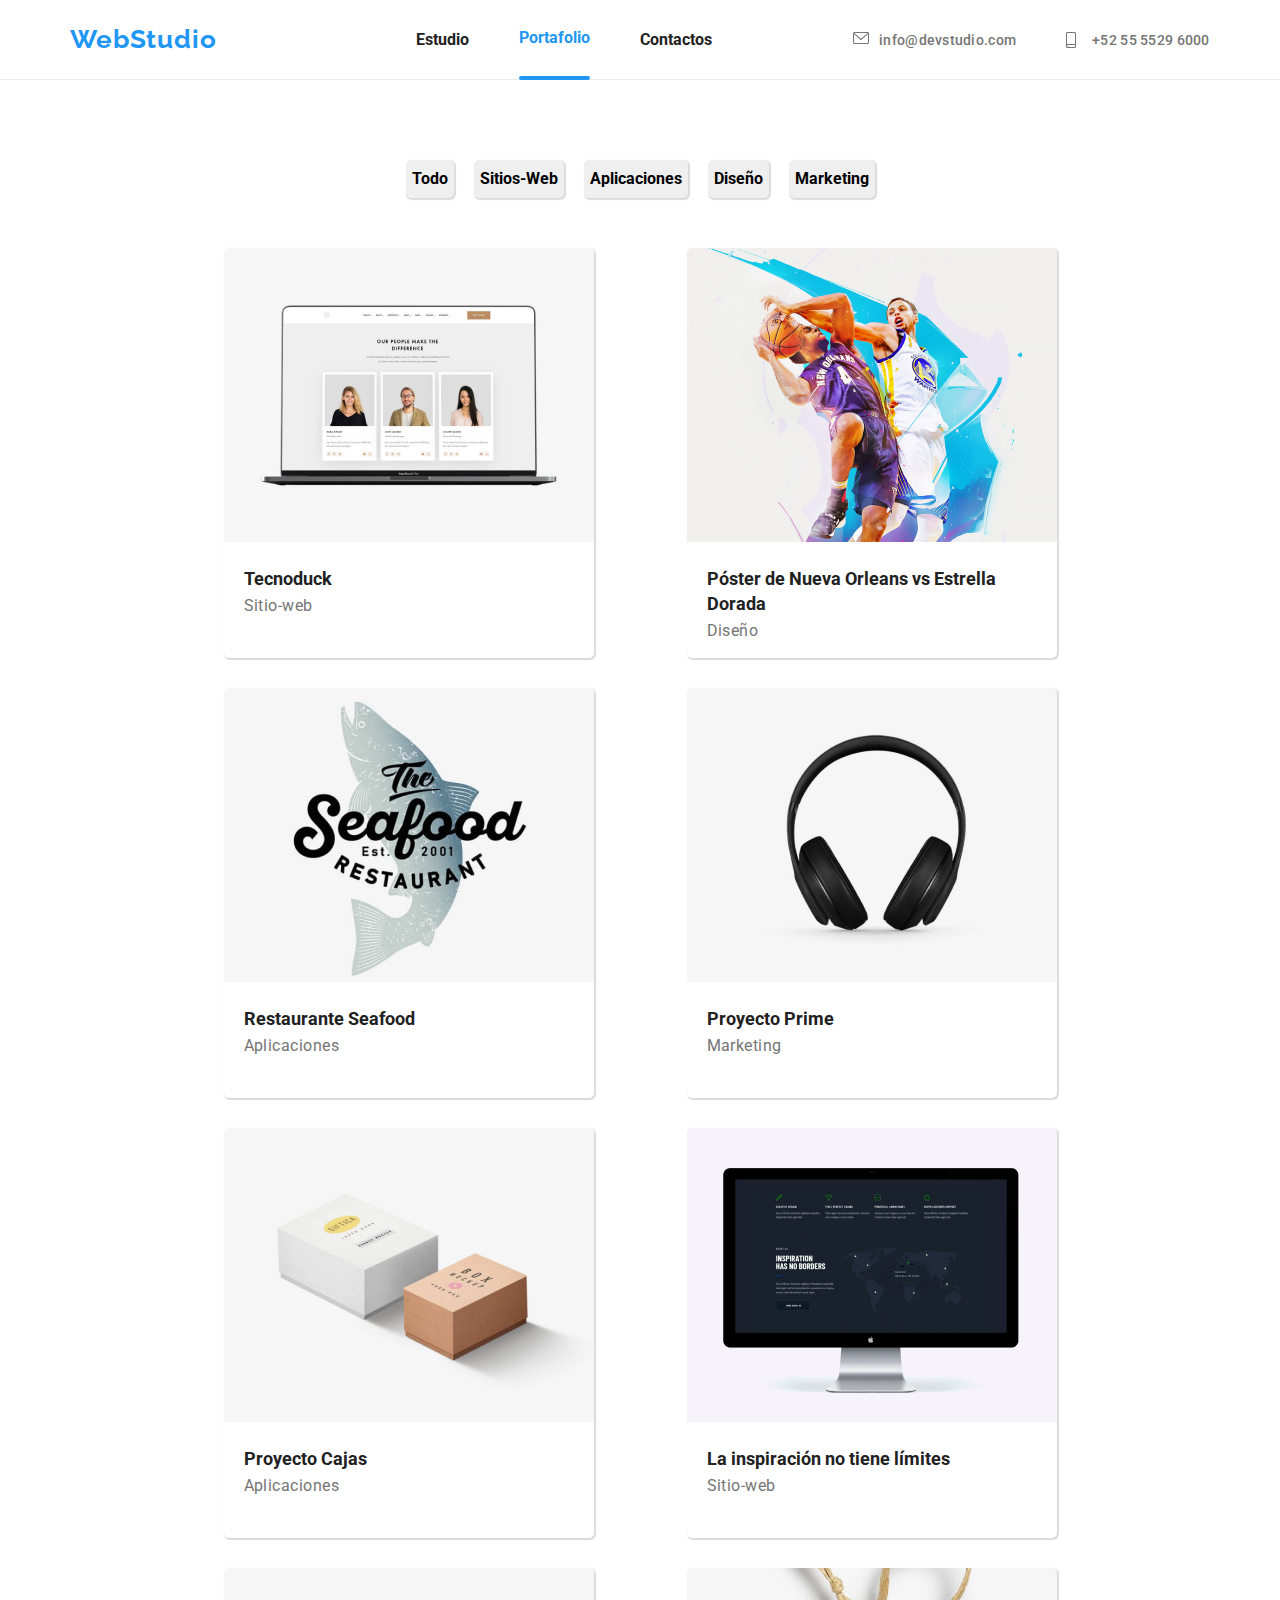
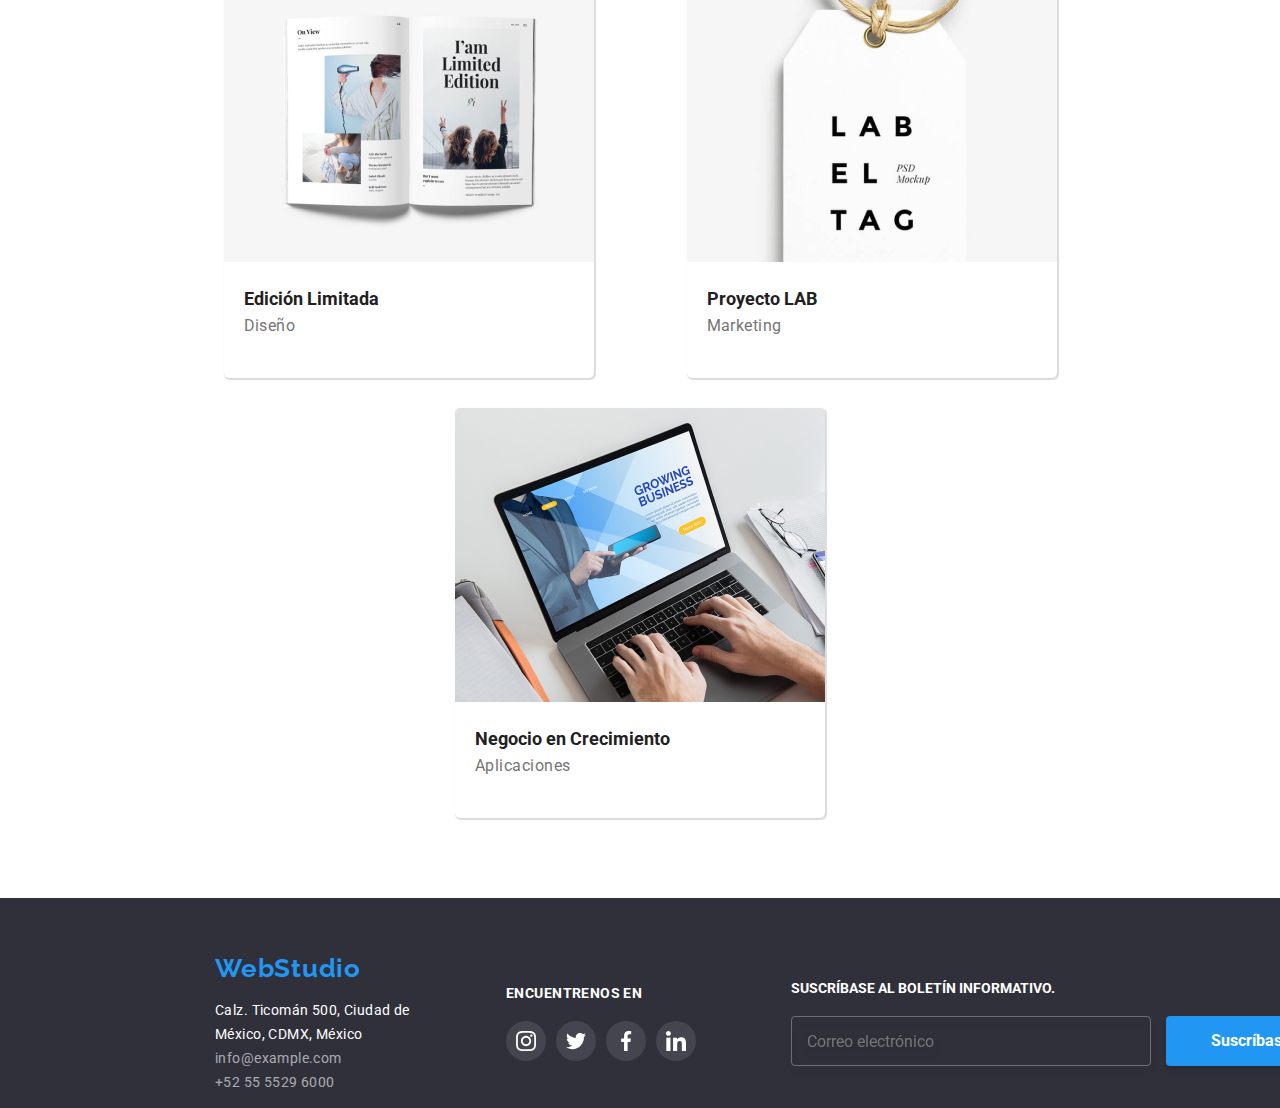
==== commit 306725db: "Sass and BEM" ====
--- a/portfolio.html
+++ b/portfolio.html
@@ -34,37 +34,48 @@
         </a>
         <ul class="link-list">
           <li>
-            <a id="estudio" href="index.html" class="link-list__link"
+            <a
+              id="estudio"
+              href="index.html"
+              class="link-list__link"
               >Estudio</a
             >
           </li>
           <li>
-            <a id="portafolio" href="portfolio.html" class="link-list__link link--current"
+            <a id="portafolio" href="portfolio.html" class="link-list__link link-list__link--current"
               >Portafolio</a
             >
           </li>
           <li>
-            <a id="contactos" href="#footer" class="link-list__link">Contactos</a>
+            <a id="contactos" href="#footer" class="link-list__link"
+              >Contactos</a
+            >
           </li>
         </ul>
       </nav>
       <ul class="contact-info-list">
         <li>
           <figure class="container-info">
-            <svg class="container-info__icon icon--navbar">
+            <svg class="icon icon--navbar">
               <use href="images/icons.svg#email"></use>
             </svg>
-            <a href="mailto:info@devstudio.com" target="_blank" class="link-list__link"
+            <a
+              href="mailto:info@devstudio.com"
+              target="_blank"
+              class="container-info__link"
               >info@devstudio.com</a
             >
           </figure>
         </li>
         <li>
           <figure class="container-info">
-            <svg class="container-info__icon icon--navbar">
+            <svg class="icon--navbar icon ">
               <use href="images/icons.svg#smartphone"></use>
             </svg>
-            <a href="tel:+525555296000" target="_blank" class="link-list__link"
+            <a
+              href="tel:+525555296000"
+              target="_blank"
+              class="container-info__link"
               >+52 55 5529 6000</a
             >
           </figure>
@@ -73,18 +84,18 @@
     </header>
     
     <main>
-      <article class="portafolio-content">
-        <ul class="product-category">
-          <li class="category-card"><button>Todo</button></li>
-          <li class="category-card"><button>Sitios-Web</button></li>
-          <li class="category-card"><button>Aplicaciones</button></li>
-          <li class="category-card"><button>Diseño</button></li>
-          <li class="category-card"><button>Marketing</button></li>
+      <article class="portfolio-container">
+        <ul class="category-container">
+          <li><button class="button--category-container">Todo</button></li>
+          <li><button class="button--category-container">Sitios-Web</button></li>
+          <li><button class="button--category-container">Aplicaciones</button></li>
+          <li><button class="button--category-container">Diseño</button></li>
+          <li><button class="button--category-container">Marketing</button></li>
         </ul>
         <ul class="product-cards">
-          <li class="product-card">
-            <figure>
-              <div class="card-emergent">
+          <li class="card--products">
+            <figure>
+              <div class="card--emergent">
                 <p class="product-description">
                   Tecnoduck es una plataforma de distribución de coronavirus de
                   última generación. Las compañías usan esta plataforma para el
@@ -93,13 +104,13 @@
                 </p>
               </div>
               <img src="images/product1.jpg" alt="Imagen del portafolio" />
-              <p class="product-name">Tecnoduck</p>
-              <p class="category-text">Sitio-web</p>
-            </figure>
-          </li>
-          <li class="product-card">
-            <figure>
-              <div class="card-emergent">
+              <p class="card--products__name">Tecnoduck</p>
+              <p class="card--products__category">Sitio-web</p>
+            </figure>
+          </li>
+          <li class="card--products">
+            <figure>
+              <div class="card--emergent">
                 <p class="product-description">
                   Lorem Ipsum is simply dummy text of the printing and
                   typesetting industry. Lorem Ipsum has been the industry's
@@ -109,15 +120,15 @@
                 </p>
               </div>
               <img src="images/product2.jpg" alt="Imagen del portafolio" />
-              <p class="product-name">
+              <p class="card--products__name">
                 Póster de Nueva Orleans vs Estrella Dorada
               </p>
-              <p class="category-text">Diseño</p>
-            </figure>
-          </li>
-          <li class="product-card">
-            <figure>
-              <div class="card-emergent">
+              <p class="card--products__category">Diseño</p>
+            </figure>
+          </li>
+          <li class="card--products">
+            <figure>
+              <div class="card--emergent">
                 <p class="product-description">
                   Lorem Ipsum is simply dummy text of the printing and
                   typesetting industry. Lorem Ipsum has been the industry's
@@ -127,13 +138,13 @@
                 </p>
               </div>
               <img src="images/product3.jpg" alt="Imagen del portafolio" />
-              <p class="product-name">Restaurante Seafood</p>
-              <p class="category-text">Aplicaciones</p>
-            </figure>
-          </li>
-          <li class="product-card">
-            <figure>
-              <div class="card-emergent">
+              <p class="card--products__name">Restaurante Seafood</p>
+              <p class="card--products__category">Aplicaciones</p>
+            </figure>
+          </li>
+          <li class="card--products">
+            <figure>
+              <div class="card--emergent">
                 <p class="product-description">
                   Lorem Ipsum is simply dummy text of the printing and
                   typesetting industry. Lorem Ipsum has been the industry's
@@ -143,13 +154,13 @@
                 </p>
               </div>
               <img src="images/product4.jpg" alt="Imagen del portafolio" />
-              <p class="product-name">Proyecto Prime</p>
-              <p class="category-text">Marketing</p>
-            </figure>
-          </li>
-          <li class="product-card">
-            <figure>
-              <div class="card-emergent">
+              <p class="card--products__name">Proyecto Prime</p>
+              <p class="card--products__category">Marketing</p>
+            </figure>
+          </li>
+          <li class="card--products">
+            <figure>
+              <div class="card--emergent">
                 <p class="product-description">
                   Lorem Ipsum is simply dummy text of the printing and
                   typesetting industry. Lorem Ipsum has been the industry's
@@ -159,13 +170,13 @@
                 </p>
               </div>
               <img src="images/product5.jpg" alt="Imagen del portafolio" />
-              <p class="product-name">Proyecto Cajas</p>
-              <p class="category-text">Aplicaciones</p>
-            </figure>
-          </li>
-          <li class="product-card">
-            <figure>
-              <div class="card-emergent">
+              <p class="card--products__name">Proyecto Cajas</p>
+              <p class="card--products__category">Aplicaciones</p>
+            </figure>
+          </li>
+          <li class="card--products">
+            <figure>
+              <div class="card--emergent">
                 <p class="product-description">
                   Lorem Ipsum is simply dummy text of the printing and
                   typesetting industry. Lorem Ipsum has been the industry's
@@ -175,13 +186,13 @@
                 </p>
               </div>
               <img src="images/product6.jpg" alt="Imagen del portafolio" />
-              <p class="product-name">La inspiración no tiene límites</p>
-              <p class="category-text">Sitio-web</p>
-            </figure>
-          </li>
-          <li class="product-card">
-            <figure>
-              <div class="card-emergent">
+              <p class="card--products__name">La inspiración no tiene límites</p>
+              <p class="card--products__category">Sitio-web</p>
+            </figure>
+          </li>
+          <li class="card--products">
+            <figure>
+              <div class="card--emergent">
                 <p class="product-description">
                   Lorem Ipsum is simply dummy text of the printing and
                   typesetting industry. Lorem Ipsum has been the industry's
@@ -191,13 +202,13 @@
                 </p>
               </div>
               <img src="images/product7.jpg" alt="Imagen del portafolio" />
-              <p class="product-name">Edición Limitada</p>
-              <p class="category-text">Diseño</p>
-            </figure>
-          </li>
-          <li class="product-card">
-            <figure>
-              <div class="card-emergent">
+              <p class="card--products__name">Edición Limitada</p>
+              <p class="card--products__category">Diseño</p>
+            </figure>
+          </li>
+          <li class="card--products">
+            <figure>
+              <div class="card--emergent">
                 <p class="product-description">
                   Lorem Ipsum is simply dummy text of the printing and
                   typesetting industry. Lorem Ipsum has been the industry's
@@ -207,13 +218,13 @@
                 </p>
               </div>
               <img src="images/product8.jpg" alt="Imagen del portafolio" />
-              <p class="product-name">Proyecto LAB</p>
-              <p class="category-text">Marketing</p>
-            </figure>
-          </li>
-          <li class="product-card">
-            <figure>
-              <div class="card-emergent">
+              <p class="card--products__name">Proyecto LAB</p>
+              <p class="card--products__category">Marketing</p>
+            </figure>
+          </li>
+          <li class="card--products">
+            <figure>
+              <div class="card--emergent">
                 <p class="product-description">
                   Lorem Ipsum is simply dummy text of the printing and
                   typesetting industry. Lorem Ipsum has been the industry's
@@ -223,8 +234,8 @@
                 </p>
               </div>
               <img src="images/product9.jpg" alt="Imagen del portafolio" />
-              <p class="product-name">Negocio en Crecimiento</p>
-              <p class="category-text">Aplicaciones</p>
+              <p class="card--products__name">Negocio en Crecimiento</p>
+              <p class="card--products__category">Aplicaciones</p>
             </figure>
           </li>
         </ul>
@@ -233,10 +244,10 @@
     <footer id="footer">
       <article class="footer-contact">
         <a href="#">
-          <p class="footer-page-name">WebStudio</p>
+          <p class="footer-contact__logo">WebStudio</p>
         </a>
         <address>
-          <ul class="footer-list">
+          <ul class="footer-contact__list">
             <li><p>Calz. Ticomán 500, Ciudad de México, CDMX, México</p></li>
             <li>
               <p style="color: rgba(255, 255, 255, 0.6)">info@example.com</p>
@@ -248,16 +259,16 @@
         </address>
       </article>
       <article class="footer-social-media">
-        <h2 class="social-media-title">ENCUENTRENOS EN</h2>
+        <h2 class="footer-social-media__title">ENCUENTRENOS EN</h2>
         <ul>
           <li>
             <a
-              class="social-media-button"
               href="http://instagram.com"
               target="_blank"
               rel="noopener noreferrer"
-            >
-              <svg class="social-media-icon">
+              class=" button--social-media-footer"
+            >
+              <svg>
                 <use href="images/icons.svg#instagram"></use>
               </svg>
             </a>
@@ -265,12 +276,12 @@
 
           <li>
             <a
-              class="social-media-button"
               href="http://twitter.com"
               target="_blank"
               rel="noopener noreferrer"
-            >
-              <svg class="social-media-icon">
+              class=" button--social-media-footer"
+            >
+              <svg>
                 <use href="images/icons.svg#twitter"></use>
               </svg>
             </a>
@@ -278,12 +289,12 @@
 
           <li>
             <a
-              class="social-media-button"
               href="http://facebook.com"
               target="_blank"
               rel="noopener noreferrer"
-            >
-              <svg class="social-media-icon">
+              class=" button--social-media-footer"
+            >
+              <svg>
                 <use href="images/icons.svg#facebook"></use>
               </svg>
             </a>
@@ -291,12 +302,12 @@
 
           <li>
             <a
-              class="social-media-button"
               href="http://linkedin.com"
               target="_blank"
               rel="noopener noreferrer"
-            >
-              <svg class="social-media-icon">
+              class="button--social-media-footer"
+            >
+              <svg>
                 <use href="images/icons.svg#linkedin"></use>
               </svg>
             </a>
@@ -305,11 +316,22 @@
       </article>
       <div class="subscribe-container">
         <form action="">
-          <div class="subscribe-container-form">
-            <label for="subscribe-email">SUSCRÍBASE al boletín informativo.</label>
-            <input type="email" name="subscribe-email" id="subscribe-email"placeholder="Correo electrónico" />
+          <div class="subscribe-container__form-container">
+            <label for="subscribe-email"
+              >SUSCRÍBASE al boletín informativo.</label
+            >
+            <input
+              type="email"
+              name="subscribe-email"
+              id="subscribe-email"
+              placeholder="Correo electrónico"
+            />
           </div>
-        <button type="submit">Suscríbase<svg><use href="images/icons.svg#telegram"></use></svg></button>
+          <button type="submit" class="button button--footer">
+            Suscríbase<svg class="icon icon--footer-button">
+              <use href="images/icons.svg#telegram"></use>
+            </svg>
+          </button>
         </form>
       </div>
     </footer>
--- a/css/styles.css
+++ b/css/styles.css
@@ -1,30 +1,5 @@
 @import url("https://fonts.googleapis.com/css2?family=Raleway:wght@;400;500;700;900&display=swap");
 @import url("https://fonts.googleapis.com/css2?family=Roboto:wght@100;300;400;500;700&display=swap");
-nav {
-  display: flex;
-  align-items: center;
-  gap: 100px;
-}
-nav a:hover {
-  color: rgb(33, 150, 243);
-  cursor: pointer;
-}
-
-a {
-  color: rgb(33, 33, 33);
-  text-decoration: none;
-}
-
-ul {
-  display: block;
-  list-style-type: none;
-  margin-block-end: 0em;
-  margin-block-start: 0em;
-  margin-inline-end: 0px;
-  margin-inline-start: 0px;
-  padding-inline-start: 0px;
-}
-
 .navbar {
   align-items: center;
   background-color: var(--white);
@@ -58,15 +33,15 @@
   list-style: none;
   column-gap: 50px;
 }
-.link-list li .link-list__link {
+.link-list .link-list__link {
   line-height: 77px;
   font-weight: 700;
 }
-.link-list li .link--current {
+.link-list .link-list__link--current {
   color: rgb(33, 150, 243);
   fill: rgb(33, 150, 243);
 }
-.link-list li .link--current::after {
+.link-list .link-list__link--current::after {
   line-height: 77px;
   font-weight: 600;
   display: block;
@@ -84,44 +59,29 @@
   list-style: none;
   column-gap: 50px;
 }
-.contact-info-list li .container-info {
-  display: flex;
+
+.container-info {
+  display: flex;
+  align-items: center;
   gap: 10px;
 }
-.contact-info-list li .container-info:hover a, .contact-info-list li .container-info:hover .icon--navbar {
-  color: rgb(33, 150, 243);
+.container-info:hover .icon--navbar {
   fill: rgb(33, 150, 243);
 }
-.contact-info-list li .container-info a {
+.container-info__link {
   color: rgb(117, 117, 117);
   font-size: 14px;
   font-weight: 500;
   letter-spacing: 0.02em;
   line-height: 16px;
 }
-.contact-info-list li .container-info__icon {
-  display: inline-block;
-  width: 1em;
-  height: 1em;
-  stroke-width: 0;
-  stroke: currentColor;
-  fill: currentColor;
-}
-.contact-info-list li .container-info .icon--navbar {
-  display: flex;
+
+.icon--navbar {
+  display: flex;
+  align-items: center;
   height: 16px;
   width: 16px;
   fill: rgb(117, 117, 117);
-}
-
-footer {
-  align-items: center;
-  background-color: rgb(47, 48, 58);
-  display: flex;
-  flex-direction: row;
-  gap: 0px;
-  height: 210px;
-  padding-top: 40px;
 }
 
 .footer-contact {
@@ -169,24 +129,6 @@
   display: flex;
   gap: 10px;
 }
-.footer-social-media ul li a {
-  align-items: center;
-  background-color: rgba(255, 255, 255, 0.1);
-  border-radius: 100%;
-  display: flex;
-  height: 40px;
-  justify-content: center;
-  width: 40px;
-}
-.footer-social-media ul li a svg {
-  height: 20px;
-  width: 20px;
-  fill: rgb(255, 255, 255);
-}
-.footer-social-media ul li a:hover {
-  background-color: rgb(33, 150, 243);
-  cursor: pointer;
-}
 .footer-social-media__title {
   color: rgb(255, 255, 255);
   font-family: "Roboto";
@@ -232,53 +174,63 @@
   outline: 0;
   border-color: rgb(255, 255, 255);
 }
-.subscribe-container button {
+.subscribe-container__form-container {
+  display: flex;
+  flex-direction: column;
+  gap: 20px;
+}
+
+.button {
+  align-items: center;
   background: rgb(33, 150, 243);
-  box-shadow: 0px 4px 4px rgba(0, 0, 0, 0.15);
   border-radius: 4px;
-  color: rgb(255, 255, 255);
+  border: none;
+  box-shadow: 0px 4px 4px rgba(0, 0, 0, 0.14);
+  font-size: 16px;
+  font-weight: 700;
+  color: rgb(255, 255, 255);
+  height: 50px;
+  line-height: 30px;
+}
+.button:hover {
+  cursor: pointer;
+  transform: scale(1.02);
+  transition: transform 50ms cubic-bezier(0.4, 0, 0.2, 1);
+  box-shadow: 0px 4px 4px rgba(0, 0, 0, 0.14);
+  box-shadow: 0px 5px 5px rgba(0, 0, 0, 0.2);
+}
+
+.button--footer {
+  display: flex;
+  flex-direction: row;
+  justify-content: space-evenly;
   padding: 0px 0px 0px 20px;
-  border: 0px;
-  height: 50px;
   width: 200px;
-  font-weight: 700;
-  font-size: 16px;
-  line-height: 30px;
+}
+
+.button--social-media-footer {
+  align-items: center;
+  background-color: rgba(255, 255, 255, 0.1);
+  border-radius: 100%;
+  display: flex;
+  height: 40px;
+  justify-content: center;
+  width: 40px;
+}
+.button--social-media-footer svg {
+  height: 20px;
+  width: 20px;
   fill: rgb(255, 255, 255);
-  display: flex;
-  flex-direction: row;
-  align-items: center;
-  justify-content: space-evenly;
-}
-.subscribe-container button:hover {
-  cursor: pointer;
-  transform: scale(1.02);
-  transition: transform 250ms cubic-bezier(0.4, 0, 0.2, 1);
-}
-.subscribe-container svg {
+}
+.button--social-media-footer:hover {
+  background-color: rgb(33, 150, 243);
+  cursor: pointer;
+}
+
+.icon--footer-button {
+  fill: rgb(255, 255, 255);
   height: 25px;
   width: 25px;
-}
-.subscribe-container label {
-  text-transform: uppercase;
-  font-weight: 700;
-  font-size: 14px;
-  color: rgb(255, 255, 255);
-}
-.subscribe-container__form-container {
-  display: flex;
-  flex-direction: column;
-  gap: 20px;
-}
-
-address {
-  color: rgb(255, 255, 255);
-  font-size: 14px;
-  font-style: normal;
-  font-weight: 400;
-  letter-spacing: 0.03em;
-  line-height: 24px;
-  width: 231px;
 }
 
 .backdrop {
@@ -309,37 +261,13 @@
   align-items: center;
   background: rgb(255, 255, 255);
   border-radius: 4px;
-  box-shadow: 0px 1px 3px rgba(0, 0, 0, 0.12), 0px 1px 1px rgba(0, 0, 0, 0.14), 0px 2px 1px rgba(0, 0, 0, 0.2);
   display: flex;
   flex-direction: column;
   height: 600px;
   justify-content: center;
-  width: 528px;
   transform: scale(1);
   transition: transform 250ms cubic-bezier(0.4, 0, 0.2, 1);
-}
-.modal__close-icon {
-  position: absolute;
-  display: flex;
-  justify-content: center;
-  align-items: center;
-  top: 1%;
-  left: 93%;
-  height: 30px;
-  width: 30px;
-  border-color: rgba(0, 0, 0, 0.12);
-  border-width: 1px;
-  background-color: rgb(255, 255, 255);
-  border-radius: 20px;
-}
-.modal__close-icon:hover {
-  cursor: pointer;
-  transform: rotate(360deg);
-  transition: transform 500ms ease;
-}
-.modal__close-icon svg {
-  height: 12px;
-  width: 12px;
+  width: 528px;
 }
 .modal__title {
   margin: 40px 0px 0px 0px;
@@ -354,21 +282,6 @@
   justify-content: center;
   align-items: center;
   margin: 15px 20px;
-}
-.modal-form__button {
-  background: rgb(33, 150, 243);
-  height: 50px;
-  width: 200px;
-  color: rgb(255, 255, 255);
-  border: 0px;
-  border-radius: 4px;
-  box-shadow: 0px 2px 3px 0px rgb(117, 117, 117);
-  font-size: 16px;
-  font-weight: 700;
-  margin: 30px 0px;
-}
-.modal-form__button:hover {
-  cursor: pointer;
 }
 
 .custom-input {
@@ -389,14 +302,8 @@
   font-weight: 700;
   margin: 6px 0px;
 }
-.custom-input svg {
-  position: absolute;
-  top: 65%;
-  left: 3%;
-  height: 13px;
-  width: 13px;
-}
 .custom-input label {
+  text-transform: capitalize;
   color: rgb(117, 117, 117);
   font-size: 12px;
   font-weight: 500;
@@ -405,7 +312,7 @@
   outline: none;
   border-color: rgb(33, 150, 243);
 }
-.custom-input input:focus + svg {
+.custom-input input:focus + .icon--input-modal {
   height: 15px;
   width: 15px;
   fill: rgb(33, 150, 243);
@@ -451,10 +358,68 @@
   width: 430px;
 }
 .terms-conditions-container label {
+  text-transform: none;
   font-weight: 400;
   font-size: 13px;
   letter-spacing: 0.03em;
   color: rgb(117, 117, 117);
+}
+
+.button {
+  align-items: center;
+  background: rgb(33, 150, 243);
+  border-radius: 4px;
+  border: none;
+  box-shadow: 0px 4px 4px rgba(0, 0, 0, 0.14);
+  font-size: 16px;
+  font-weight: 700;
+  color: rgb(255, 255, 255);
+  height: 50px;
+  line-height: 30px;
+}
+.button:hover {
+  cursor: pointer;
+  transform: scale(1.02);
+  transition: transform 50ms cubic-bezier(0.4, 0, 0.2, 1);
+  box-shadow: 0px 4px 4px rgba(0, 0, 0, 0.14);
+  box-shadow: 0px 5px 5px rgba(0, 0, 0, 0.2);
+}
+
+.button--modal {
+  margin: 30px 0px;
+  width: 200px;
+}
+
+.button--close-modal {
+  position: absolute;
+  display: flex;
+  justify-content: center;
+  align-items: center;
+  top: 1%;
+  left: 93%;
+  height: 30px;
+  width: 30px;
+  border-color: rgba(0, 0, 0, 0.12);
+  border-width: 1px;
+  background-color: rgb(255, 255, 255);
+  border-radius: 20px;
+}
+.button--close-modal:hover {
+  cursor: pointer;
+  transform: rotate(360deg);
+  transition: transform 500ms ease;
+}
+.button--close-modal svg {
+  height: 12px;
+  width: 12px;
+}
+
+.icon--input-modal {
+  position: absolute;
+  top: 65%;
+  left: 3%;
+  height: 13px;
+  width: 13px;
 }
 
 .services-container {
@@ -462,7 +427,7 @@
   background: linear-gradient(0deg, rgba(47, 48, 58, 0.4), rgba(47, 48, 58, 0.4)), url(../images/main-content-image.jpg);
   background-attachment: fixed;
   background-size: 100%;
-  box-shadow: 0px 4px 4px rgba(0, 0, 0, 0.15);
+  box-shadow: 0px 4px 4px rgba(0, 0, 0, 0.14);
   color: rgb(255, 255, 255);
   display: flex;
   flex-direction: column;
@@ -479,23 +444,30 @@
   text-transform: uppercase;
   width: 696px;
 }
-.services-container__button {
+
+.button {
   align-items: center;
   background: rgb(33, 150, 243);
   border-radius: 4px;
   border: none;
-  box-shadow: 0px 4px 4px rgba(0, 0, 0, 0.15);
-  color: var(--white);
-  font-weight: 700px;
-  display: flex;
-  flex-direction: row;
+  box-shadow: 0px 4px 4px rgba(0, 0, 0, 0.14);
+  font-size: 16px;
+  font-weight: 700;
+  color: rgb(255, 255, 255);
   height: 50px;
+  line-height: 30px;
+}
+.button:hover {
+  cursor: pointer;
+  transform: scale(1.02);
+  transition: transform 50ms cubic-bezier(0.4, 0, 0.2, 1);
+  box-shadow: 0px 4px 4px rgba(0, 0, 0, 0.14);
+  box-shadow: 0px 5px 5px rgba(0, 0, 0, 0.2);
+}
+
+.button-services {
   margin-top: 40px;
-  justify-content: center;
   width: 260px;
-}
-.services-container__button:hover {
-  cursor: pointer;
 }
 
 .our-job-container__title {
@@ -624,7 +596,29 @@
   gap: 15px;
   justify-content: center;
 }
-.team-social-media li a {
+
+.button {
+  align-items: center;
+  background: rgb(33, 150, 243);
+  border-radius: 4px;
+  border: none;
+  box-shadow: 0px 4px 4px rgba(0, 0, 0, 0.14);
+  font-size: 16px;
+  font-weight: 700;
+  color: rgb(255, 255, 255);
+  height: 50px;
+  line-height: 30px;
+}
+.button:hover {
+  cursor: pointer;
+  transform: scale(1.02);
+  transition: transform 50ms cubic-bezier(0.4, 0, 0.2, 1);
+  box-shadow: 0px 4px 4px rgba(0, 0, 0, 0.14);
+  box-shadow: 0px 5px 5px rgba(0, 0, 0, 0.2);
+}
+
+.button--social-media {
+  box-shadow: none;
   align-items: center;
   background-color: rgb(255, 255, 255);
   border-radius: 100%;
@@ -633,14 +627,66 @@
   justify-content: center;
   width: 40px;
 }
-.team-social-media li a:hover, .team-social-media li a:hover svg {
+.button--social-media:hover, .button--social-media:hover .icon--social-media {
   background-color: rgb(33, 150, 243);
   fill: rgb(255, 255, 255);
 }
-.team-social-media li a svg {
+
+.icon--social-media {
   fill: rgb(117, 117, 117);
   height: 20px;
   width: 20px;
+}
+
+.clients-container__title {
+  align-items: center;
+  color: rgb(33, 33, 33);
+  display: block;
+  flex-direction: row;
+  font-size: 36px;
+  font-style: normal;
+  font-weight: 700;
+  justify-content: center;
+  letter-spacing: 0.03em;
+  line-height: 42px;
+  margin-top: 100px;
+  text-align: center;
+  width: 100%;
+}
+.clients-container__list {
+  display: flex;
+  flex-direction: row;
+  justify-content: space-evenly;
+  padding: 0% 15%;
+}
+
+.client {
+  display: flex;
+  justify-content: center;
+  align-items: center;
+}
+.client__container {
+  align-items: center;
+  border-radius: 4px;
+  border: 2px solid rgb(175, 177, 184);
+  display: flex;
+  flex-direction: row;
+  height: 80px;
+  justify-content: center;
+  margin: 45px 0px 150px 0px;
+  width: 170px;
+}
+.client__container:hover, .client__container:hover .icon--company {
+  fill: rgb(33, 150, 243);
+  border-color: rgb(33, 150, 243);
+  cursor: pointer;
+}
+
+.icon--company {
+  display: flex;
+  justify-content: center;
+  align-items: center;
+  fill: rgb(117, 117, 117);
 }
 
 .features-list {
@@ -692,10 +738,173 @@
   height: 70px;
 }
 
+.portfolio-container {
+  align-items: center;
+  display: flex;
+  flex-direction: column;
+  justify-content: center;
+  margin-top: 80px;
+  padding: 0% 15% 0% 15%;
+}
+
+.category-container {
+  align-items: center;
+  display: flex;
+  flex-direction: row;
+  height: fit-content;
+  justify-content: center;
+  gap: 20px;
+}
+
+.product-cards {
+  display: flex;
+  flex-direction: row;
+  flex-wrap: wrap;
+  flex-grow: 3;
+  gap: 30px;
+  justify-content: space-around;
+  margin-bottom: 80px;
+  margin-top: 50px;
+}
+
+.card--products {
+  position: relative;
+  align-items: center;
+  border-radius: 5px;
+  box-shadow: 1px 1px 1px 1px rgba(0, 0, 0, 0.14);
+  display: flex;
+  flex-direction: column;
+  height: 410px;
+  justify-content: flex-start;
+  padding: 0%;
+  width: 370px;
+  overflow: hidden;
+}
+.card--products:hover .card--emergent {
+  transform: translateY(0%);
+  transition: transform 250ms ease;
+  transition-timing-function: cubic-bezier(0.4, 0, 0.2, 1);
+}
+.card--products:hover {
+  box-shadow: 1px 1px 1px 1px rgba(0, 0, 0, 0.14);
+  box-shadow: 2px 3px 6px 2px rgba(0, 0, 0, 0.2);
+  cursor: pointer;
+}
+.card--products__name {
+  color: rgb(33, 33, 33);
+  font-size: 18px;
+  font-style: normal;
+  font-weight: 700;
+  line-height: 25px;
+  margin-left: 20px;
+  margin-top: 20px;
+}
+.card--products__category {
+  color: rgb(117, 117, 117);
+  font-size: 16px;
+  font-style: normal;
+  font-weight: 400;
+  letter-spacing: 0.03em;
+  line-height: 30px;
+  margin-left: 20px;
+}
+
+.button--category-container {
+  border-radius: 5px;
+  box-shadow: 1px 1px 1px 1px rgba(0, 0, 0, 0.14);
+  height: 38px;
+  justify-content: center;
+  font-weight: 700;
+  font-size: 16px;
+  line-height: 26px;
+  font-family: "Roboto", sans-serif;
+  white-space: nowrap;
+  border: 0px;
+}
+.button--category-container:hover {
+  background-color: rgb(33, 150, 243);
+  box-shadow: 3px 3px 3px 3px rgb(238, 238, 238);
+  color: rgb(255, 255, 255);
+  cursor: pointer;
+}
+.button--category-container:focus {
+  background-color: rgb(33, 150, 243);
+  color: rgb(255, 255, 255);
+}
+
+.card--emergent {
+  align-items: center;
+  background: rgba(33, 150, 243, 0.85);
+  border-radius: 2px;
+  color: rgb(255, 255, 255);
+  display: flex;
+  height: 295px;
+  justify-content: center;
+  letter-spacing: 0.03em;
+  line-height: 28px;
+  padding: 63px 24px;
+  position: absolute;
+  transform: translateY(140%);
+  transition-timing-function: cubic-bezier(0.4, 0, 0.2, 1);
+  transition: transform 250ms ease;
+  width: 370px;
+}
+
 * {
   font-family: "Roboto";
   box-sizing: border-box;
   margin: 0;
 }
 
+ul {
+  list-style-type: none;
+  margin-block-end: 0em;
+  margin-block-start: 0px;
+  margin-inline-end: 0px;
+  margin-inline-start: 0px;
+  padding-inline-start: 0px;
+}
+
+a {
+  color: rgb(33, 33, 33);
+  text-decoration: none;
+}
+a:hover {
+  color: rgb(33, 150, 243);
+  cursor: pointer;
+}
+
+nav {
+  display: flex;
+  align-items: center;
+  gap: 100px;
+}
+
+footer {
+  align-items: center;
+  background-color: rgb(47, 48, 58);
+  display: flex;
+  flex-direction: row;
+  gap: 0px;
+  height: 210px;
+  padding-top: 40px;
+}
+
+label {
+  text-transform: uppercase;
+  font-weight: 700;
+  font-size: 14px;
+  color: rgb(255, 255, 255);
+}
+
+address {
+  color: rgb(255, 255, 255);
+  font-size: 14px;
+  font-style: normal;
+  font-weight: 400;
+  letter-spacing: 0.03em;
+  line-height: 24px;
+  width: 231px;
+}
+
 /*# sourceMappingURL=styles.css.map */
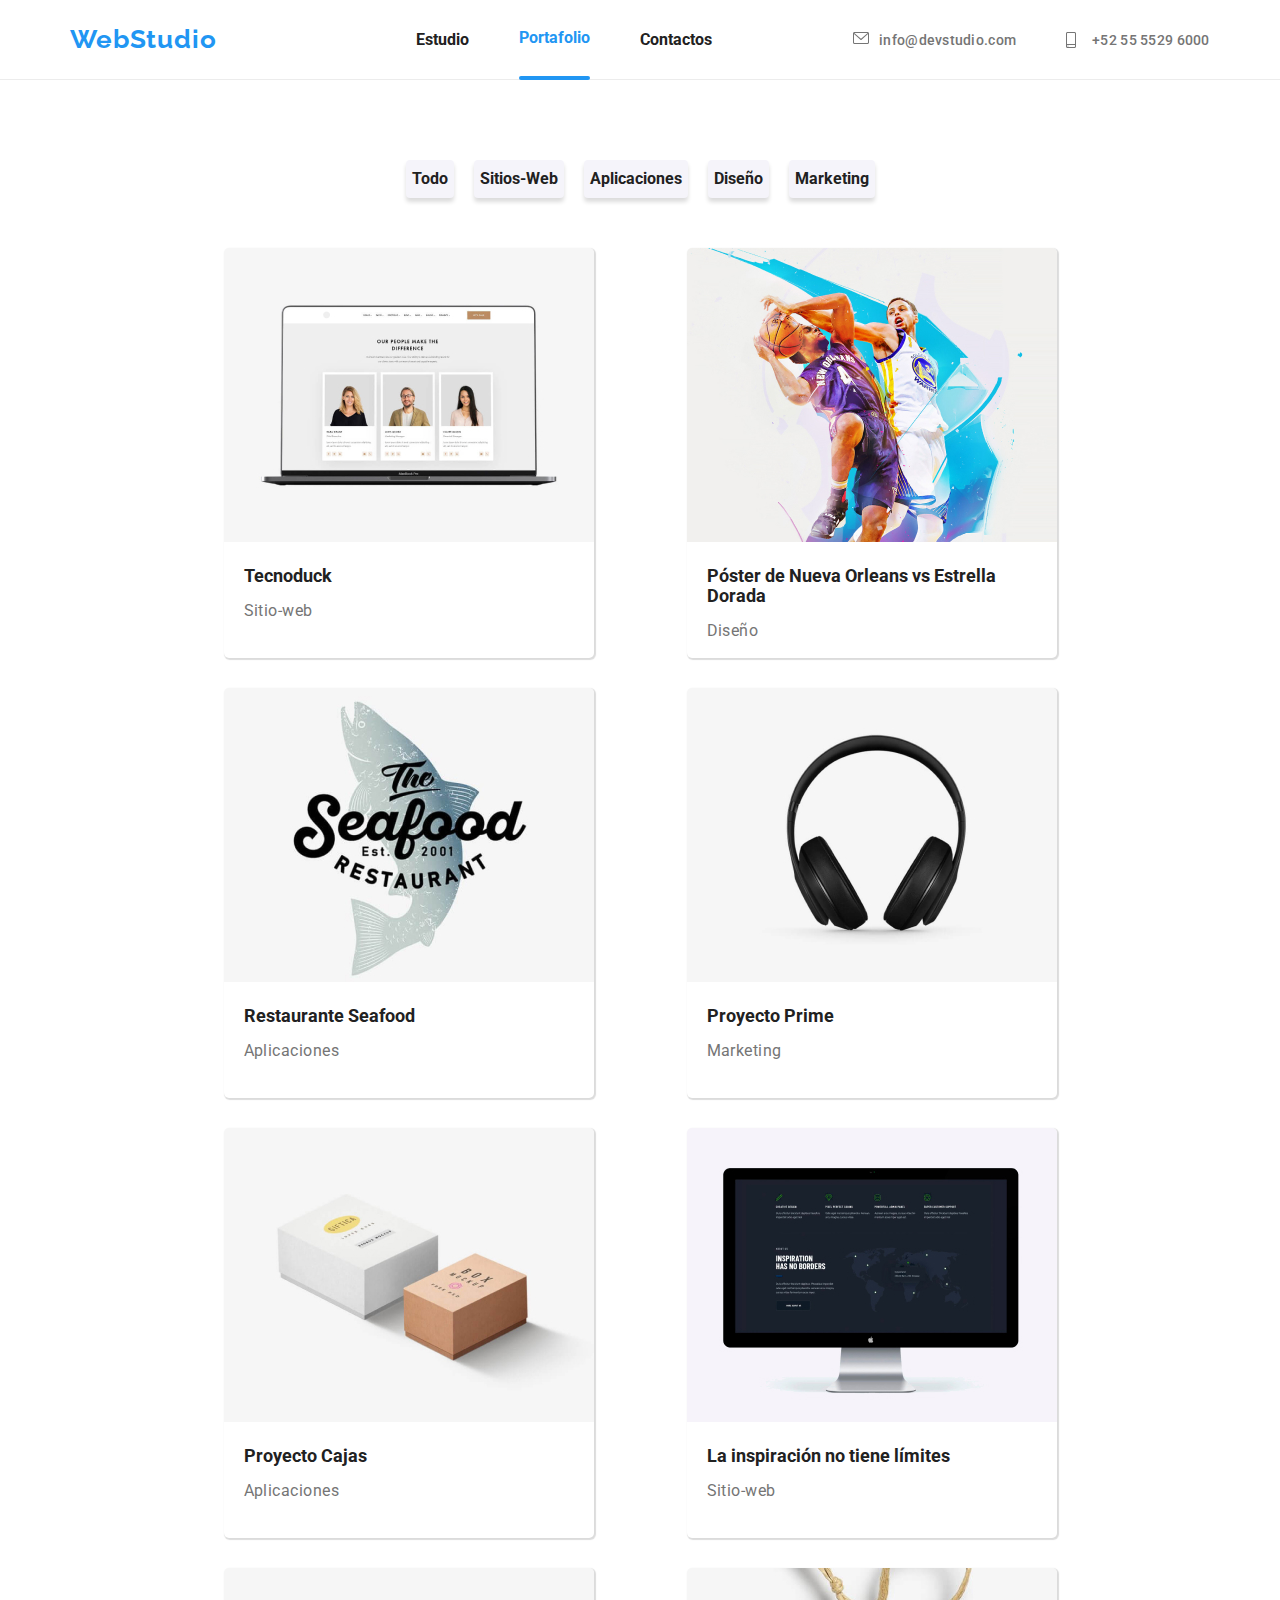
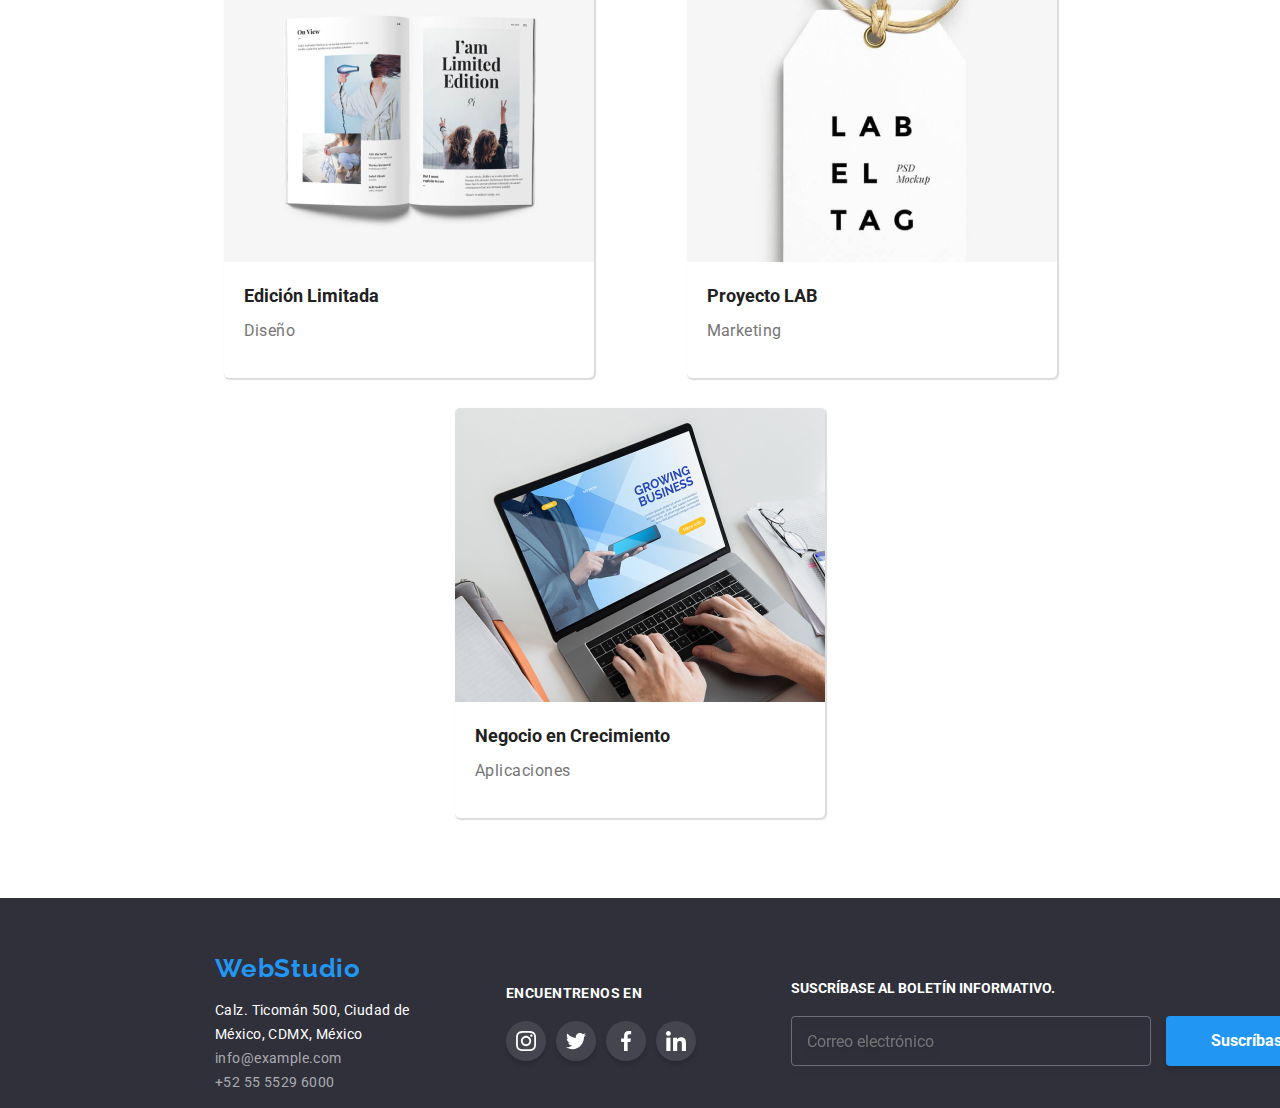
==== commit 3b22c7e4: "Sass and BEM order" ====
--- a/portfolio.html
+++ b/portfolio.html
@@ -69,7 +69,7 @@
         </li>
         <li>
           <figure class="container-info">
-            <svg class="icon--navbar icon ">
+            <svg class="icon icon--navbar">
               <use href="images/icons.svg#smartphone"></use>
             </svg>
             <a
@@ -86,16 +86,16 @@
     <main>
       <article class="portfolio-container">
         <ul class="category-container">
-          <li><button class="button--category-container">Todo</button></li>
-          <li><button class="button--category-container">Sitios-Web</button></li>
-          <li><button class="button--category-container">Aplicaciones</button></li>
-          <li><button class="button--category-container">Diseño</button></li>
-          <li><button class="button--category-container">Marketing</button></li>
+          <li><button class="button button--category-container">Todo</button></li>
+          <li><button class="button button--category-container">Sitios-Web</button></li>
+          <li><button class="button button--category-container">Aplicaciones</button></li>
+          <li><button class="button button--category-container">Diseño</button></li>
+          <li><button class="button button--category-container">Marketing</button></li>
         </ul>
         <ul class="product-cards">
-          <li class="card--products">
-            <figure>
-              <div class="card--emergent">
+          <li class="card card--products">
+            <figure>
+              <div class="card card--emergent">
                 <p class="product-description">
                   Tecnoduck es una plataforma de distribución de coronavirus de
                   última generación. Las compañías usan esta plataforma para el
@@ -108,9 +108,9 @@
               <p class="card--products__category">Sitio-web</p>
             </figure>
           </li>
-          <li class="card--products">
-            <figure>
-              <div class="card--emergent">
+          <li class="card card--products">
+            <figure>
+              <div class="card card--emergent">
                 <p class="product-description">
                   Lorem Ipsum is simply dummy text of the printing and
                   typesetting industry. Lorem Ipsum has been the industry's
@@ -126,9 +126,9 @@
               <p class="card--products__category">Diseño</p>
             </figure>
           </li>
-          <li class="card--products">
-            <figure>
-              <div class="card--emergent">
+          <li class="card card--products">
+            <figure>
+              <div class="card card--emergent">
                 <p class="product-description">
                   Lorem Ipsum is simply dummy text of the printing and
                   typesetting industry. Lorem Ipsum has been the industry's
@@ -142,9 +142,9 @@
               <p class="card--products__category">Aplicaciones</p>
             </figure>
           </li>
-          <li class="card--products">
-            <figure>
-              <div class="card--emergent">
+          <li class="card card--products">
+            <figure>
+              <div class="card card--emergent">
                 <p class="product-description">
                   Lorem Ipsum is simply dummy text of the printing and
                   typesetting industry. Lorem Ipsum has been the industry's
@@ -158,9 +158,9 @@
               <p class="card--products__category">Marketing</p>
             </figure>
           </li>
-          <li class="card--products">
-            <figure>
-              <div class="card--emergent">
+          <li class="card card--products">
+            <figure>
+              <div class="card card--emergent">
                 <p class="product-description">
                   Lorem Ipsum is simply dummy text of the printing and
                   typesetting industry. Lorem Ipsum has been the industry's
@@ -174,9 +174,9 @@
               <p class="card--products__category">Aplicaciones</p>
             </figure>
           </li>
-          <li class="card--products">
-            <figure>
-              <div class="card--emergent">
+          <li class="card card--products">
+            <figure>
+              <div class="card card--emergent">
                 <p class="product-description">
                   Lorem Ipsum is simply dummy text of the printing and
                   typesetting industry. Lorem Ipsum has been the industry's
@@ -190,9 +190,9 @@
               <p class="card--products__category">Sitio-web</p>
             </figure>
           </li>
-          <li class="card--products">
-            <figure>
-              <div class="card--emergent">
+          <li class="card card--products">
+            <figure>
+              <div class="card card--emergent">
                 <p class="product-description">
                   Lorem Ipsum is simply dummy text of the printing and
                   typesetting industry. Lorem Ipsum has been the industry's
@@ -206,9 +206,9 @@
               <p class="card--products__category">Diseño</p>
             </figure>
           </li>
-          <li class="card--products">
-            <figure>
-              <div class="card--emergent">
+          <li class="card card--products">
+            <figure>
+              <div class="card card--emergent">
                 <p class="product-description">
                   Lorem Ipsum is simply dummy text of the printing and
                   typesetting industry. Lorem Ipsum has been the industry's
@@ -222,9 +222,9 @@
               <p class="card--products__category">Marketing</p>
             </figure>
           </li>
-          <li class="card--products">
-            <figure>
-              <div class="card--emergent">
+          <li class="card card--products">
+            <figure>
+              <div class="card card--emergent">
                 <p class="product-description">
                   Lorem Ipsum is simply dummy text of the printing and
                   typesetting industry. Lorem Ipsum has been the industry's
@@ -266,7 +266,7 @@
               href="http://instagram.com"
               target="_blank"
               rel="noopener noreferrer"
-              class=" button--social-media-footer"
+              class="button button--social-media-footer"
             >
               <svg>
                 <use href="images/icons.svg#instagram"></use>
@@ -279,7 +279,7 @@
               href="http://twitter.com"
               target="_blank"
               rel="noopener noreferrer"
-              class=" button--social-media-footer"
+              class="button button--social-media-footer"
             >
               <svg>
                 <use href="images/icons.svg#twitter"></use>
@@ -292,7 +292,7 @@
               href="http://facebook.com"
               target="_blank"
               rel="noopener noreferrer"
-              class=" button--social-media-footer"
+              class="button button--social-media-footer"
             >
               <svg>
                 <use href="images/icons.svg#facebook"></use>
@@ -305,7 +305,7 @@
               href="http://linkedin.com"
               target="_blank"
               rel="noopener noreferrer"
-              class="button--social-media-footer"
+              class="button button--social-media-footer"
             >
               <svg>
                 <use href="images/icons.svg#linkedin"></use>
--- a/css/styles.css
+++ b/css/styles.css
@@ -1,5 +1,47 @@
 @import url("https://fonts.googleapis.com/css2?family=Raleway:wght@;400;500;700;900&display=swap");
 @import url("https://fonts.googleapis.com/css2?family=Roboto:wght@100;300;400;500;700&display=swap");
+.icon {
+  fill: rgb(117, 117, 117);
+}
+
+.icon--footer-button {
+  fill: rgb(255, 255, 255);
+  height: 25px;
+  width: 25px;
+}
+
+.icon--navbar {
+  display: flex;
+  align-items: center;
+  height: 16px;
+  width: 16px;
+}
+
+.icon--social-media {
+  height: 20px;
+  width: 20px;
+}
+
+.icon--social-media-footer {
+  height: 20px;
+  width: 20px;
+}
+
+.icon--company {
+  display: flex;
+  justify-content: center;
+  align-items: center;
+}
+
+.icon--input-modal {
+  fill: rgb(33, 33, 33);
+  position: absolute;
+  top: 65%;
+  left: 3%;
+  height: 13px;
+  width: 13px;
+}
+
 .navbar {
   align-items: center;
   background-color: var(--white);
@@ -37,18 +79,18 @@
   line-height: 77px;
   font-weight: 700;
 }
-.link-list .link-list__link--current {
+.link-list__link--current {
   color: rgb(33, 150, 243);
   fill: rgb(33, 150, 243);
 }
-.link-list .link-list__link--current::after {
+.link-list__link--current::after {
   line-height: 77px;
   font-weight: 600;
   display: block;
   content: "";
   height: 4px;
   width: 100%;
-  background-color: #2196f3;
+  background-color: rgb(33, 150, 243);
   border-radius: 2px;
 }
 
@@ -76,12 +118,160 @@
   line-height: 16px;
 }
 
+.button {
+  box-shadow: 0px 4px 4px rgba(0, 0, 0, 0.14);
+  align-items: center;
+  background: rgb(33, 150, 243);
+  border-radius: 4px;
+  border: none;
+  color: rgb(255, 255, 255);
+  cursor: pointer;
+  font-size: 16px;
+  font-weight: 700;
+  height: 50px;
+  justify-content: center;
+  line-height: 30px;
+}
+
+.button:hover {
+  box-shadow: 0px 4px 4px rgba(0, 0, 0, 0.14);
+  box-shadow: 0px 5px 5px rgba(0, 0, 0, 0.2);
+  transform: scale(1.02);
+  transition: transform 50ms cubic-bezier(0.4, 0, 0.2, 1);
+}
+
+.button--close-modal {
+  background-color: rgb(255, 255, 255);
+  border-color: rgba(0, 0, 0, 0.12);
+  border-radius: 20px;
+  border-width: 1px;
+  display: flex;
+  height: 30px;
+  left: 93%;
+  position: absolute;
+  top: 1%;
+  width: 30px;
+}
+
+.button--close-modal:hover {
+  transform: rotate(360deg);
+  transition: transform 500ms ease;
+}
+
+.button--close-modal svg {
+  height: 12px;
+  width: 12px;
+}
+
+.button--services {
+  margin-top: 40px;
+  width: 260px;
+}
+
+.button--modal {
+  margin: 30px 0px;
+  width: 200px;
+}
+
+.button--footer {
+  display: flex;
+  flex-direction: row;
+  justify-content: space-evenly;
+  padding: 0px 0px 0px 20px;
+  width: 200px;
+}
+
+.button--social-media {
+  background-color: rgb(255, 255, 255);
+  border-radius: 100%;
+  box-shadow: none;
+  display: flex;
+  height: 40px;
+  justify-content: center;
+  width: 40px;
+}
+
+.button--social-media:hover, .button--social-media:hover .icon--social-media {
+  background-color: rgb(33, 150, 243);
+  fill: rgb(255, 255, 255);
+}
+
+.button--social-media-footer {
+  background-color: rgba(255, 255, 255, 0.1);
+  border-radius: 100%;
+  display: flex;
+  height: 40px;
+  width: 40px;
+}
+
+.button--social-media-footer svg {
+  fill: rgb(255, 255, 255);
+  height: 20px;
+  width: 20px;
+}
+
+.button--social-media-footer:hover {
+  background-color: rgb(33, 150, 243);
+}
+
+.button--category-container {
+  background-color: rgb(245, 244, 250);
+  color: rgb(33, 33, 33);
+  height: 38px;
+  line-height: 26px;
+  white-space: nowrap;
+}
+
+.button--category-container:hover {
+  background-color: rgb(33, 150, 243);
+  color: rgb(255, 255, 255);
+}
+
+.button--category-container:focus {
+  background-color: rgb(33, 150, 243);
+  color: rgb(255, 255, 255);
+}
+
+.icon {
+  fill: rgb(117, 117, 117);
+}
+
+.icon--footer-button {
+  fill: rgb(255, 255, 255);
+  height: 25px;
+  width: 25px;
+}
+
 .icon--navbar {
   display: flex;
   align-items: center;
   height: 16px;
   width: 16px;
-  fill: rgb(117, 117, 117);
+}
+
+.icon--social-media {
+  height: 20px;
+  width: 20px;
+}
+
+.icon--social-media-footer {
+  height: 20px;
+  width: 20px;
+}
+
+.icon--company {
+  display: flex;
+  justify-content: center;
+  align-items: center;
+}
+
+.icon--input-modal {
+  fill: rgb(33, 33, 33);
+  position: absolute;
+  top: 65%;
+  left: 3%;
+  height: 13px;
+  width: 13px;
 }
 
 .footer-contact {
@@ -109,15 +299,6 @@
   text-align: right;
   text-decoration: none;
 }
-.footer-contact__list {
-  list-style-type: disc;
-  list-style: none;
-  margin-block-end: 0;
-  margin-block-start: 0;
-  margin-inline-end: 0px;
-  margin-inline-start: 0px;
-  padding-inline-start: 0px;
-}
 
 .footer-social-media {
   align-items: flex-start;
@@ -131,7 +312,6 @@
 }
 .footer-social-media__title {
   color: rgb(255, 255, 255);
-  font-family: "Roboto";
   font-size: 14px;
   font-style: normal;
   font-weight: 700;
@@ -149,30 +329,30 @@
   margin-left: 95px;
 }
 .subscribe-container form {
+  align-items: flex-end;
   display: flex;
   flex-direction: row;
   gap: 15px;
-  align-items: flex-end;
 }
 .subscribe-container input {
+  background-color: transparent;
+  border-radius: 4px;
   border: 1px solid rgba(255, 255, 255, 0.3);
+  color: rgb(255, 255, 255);
   filter: drop-shadow(0px 4px 4px rgba(0, 0, 0, 0.15));
-  border-radius: 4px;
-  background-color: transparent;
-  width: 360px;
-  height: 50px;
   font-family: "Roboto";
+  font-size: 16px;
   font-style: normal;
   font-weight: 400;
-  font-size: 16px;
+  height: 50px;
   line-height: 20px;
+  outline: 0px;
   padding-left: 15px;
-  color: rgb(255, 255, 255);
-  outline: 0px;
+  width: 360px;
 }
 .subscribe-container input:focus {
+  border-color: rgb(255, 255, 255);
   outline: 0;
-  border-color: rgb(255, 255, 255);
 }
 .subscribe-container__form-container {
   display: flex;
@@ -180,24 +360,154 @@
   gap: 20px;
 }
 
+.card {
+  box-shadow: 1px 1px 1px 1px rgba(0, 0, 0, 0.14);
+  border-radius: 5px;
+  display: flex;
+  flex-direction: column;
+  height: fit-content;
+  padding-bottom: 20px;
+  row-gap: 30px;
+}
+.card:hover {
+  box-shadow: 1px 1px 1px 1px rgba(0, 0, 0, 0.14);
+  box-shadow: 2px 3px 6px 2px rgba(0, 0, 0, 0.2);
+  cursor: pointer;
+}
+
+.card--teams {
+  border-radius: 5px;
+  box-shadow: 1px 2px 5px 1px rgba(0, 0, 0, 0.14);
+  display: flex;
+  flex-direction: column;
+  height: fit-content;
+  padding-bottom: 20px;
+  row-gap: 30px;
+}
+.card--teams img {
+  height: 260px;
+}
+.card--teams svg {
+  fill: rgb(117, 117, 117);
+  height: 20px;
+  width: 20px;
+}
+
+.card--products {
+  align-items: center;
+  border-radius: 5px;
+  display: flex;
+  flex-direction: column;
+  height: 410px;
+  justify-content: flex-start;
+  overflow: hidden;
+  padding: 0%;
+  position: relative;
+  width: 370px;
+}
+.card--products:hover .card--emergent {
+  transform: translateY(0%);
+  transition-timing-function: cubic-bezier(0.4, 0, 0.2, 1);
+  transition: transform 250ms ease;
+}
+.card--products:hover {
+  box-shadow: 1px 1px 1px 1px rgba(0, 0, 0, 0.14);
+  box-shadow: 2px 3px 6px 2px rgba(0, 0, 0, 0.2);
+  cursor: pointer;
+}
+.card--products__name {
+  box-shadow: none;
+  color: rgb(33, 33, 33);
+  font-size: 18px;
+  font-style: normal;
+  font-weight: 700;
+  line-height: 20px;
+  margin-left: 20px;
+  margin-top: 20px;
+}
+.card--products__category {
+  box-shadow: none;
+  color: rgb(117, 117, 117);
+  font-size: 16px;
+  font-style: normal;
+  font-weight: 400;
+  letter-spacing: 0.03em;
+  margin-left: 20px;
+  margin-top: 15px;
+}
+
+.card--emergent {
+  align-items: center;
+  background: rgba(33, 150, 243, 0.85);
+  border-radius: 2px;
+  box-shadow: none;
+  color: rgb(255, 255, 255);
+  display: flex;
+  height: 295px;
+  justify-content: center;
+  letter-spacing: 0.03em;
+  line-height: 28px;
+  padding: 63px 24px;
+  position: absolute;
+  transform: translateY(140%);
+  transition-timing-function: cubic-bezier(0.4, 0, 0.2, 1);
+  transition: transform 250ms ease;
+  width: 370px;
+}
+
 .button {
+  box-shadow: 0px 4px 4px rgba(0, 0, 0, 0.14);
   align-items: center;
   background: rgb(33, 150, 243);
   border-radius: 4px;
   border: none;
+  color: rgb(255, 255, 255);
+  cursor: pointer;
+  font-size: 16px;
+  font-weight: 700;
+  height: 50px;
+  justify-content: center;
+  line-height: 30px;
+}
+
+.button:hover {
   box-shadow: 0px 4px 4px rgba(0, 0, 0, 0.14);
-  font-size: 16px;
-  font-weight: 700;
-  color: rgb(255, 255, 255);
-  height: 50px;
-  line-height: 30px;
-}
-.button:hover {
-  cursor: pointer;
+  box-shadow: 0px 5px 5px rgba(0, 0, 0, 0.2);
   transform: scale(1.02);
   transition: transform 50ms cubic-bezier(0.4, 0, 0.2, 1);
-  box-shadow: 0px 4px 4px rgba(0, 0, 0, 0.14);
-  box-shadow: 0px 5px 5px rgba(0, 0, 0, 0.2);
+}
+
+.button--close-modal {
+  background-color: rgb(255, 255, 255);
+  border-color: rgba(0, 0, 0, 0.12);
+  border-radius: 20px;
+  border-width: 1px;
+  display: flex;
+  height: 30px;
+  left: 93%;
+  position: absolute;
+  top: 1%;
+  width: 30px;
+}
+
+.button--close-modal:hover {
+  transform: rotate(360deg);
+  transition: transform 500ms ease;
+}
+
+.button--close-modal svg {
+  height: 12px;
+  width: 12px;
+}
+
+.button--services {
+  margin-top: 40px;
+  width: 260px;
+}
+
+.button--modal {
+  margin: 30px 0px;
+  width: 200px;
 }
 
 .button--footer {
@@ -208,29 +518,97 @@
   width: 200px;
 }
 
+.button--social-media {
+  background-color: rgb(255, 255, 255);
+  border-radius: 100%;
+  box-shadow: none;
+  display: flex;
+  height: 40px;
+  justify-content: center;
+  width: 40px;
+}
+
+.button--social-media:hover, .button--social-media:hover .icon--social-media {
+  background-color: rgb(33, 150, 243);
+  fill: rgb(255, 255, 255);
+}
+
 .button--social-media-footer {
-  align-items: center;
   background-color: rgba(255, 255, 255, 0.1);
   border-radius: 100%;
   display: flex;
   height: 40px;
-  justify-content: center;
   width: 40px;
 }
+
 .button--social-media-footer svg {
-  height: 20px;
-  width: 20px;
   fill: rgb(255, 255, 255);
-}
+  height: 20px;
+  width: 20px;
+}
+
 .button--social-media-footer:hover {
   background-color: rgb(33, 150, 243);
-  cursor: pointer;
+}
+
+.button--category-container {
+  background-color: rgb(245, 244, 250);
+  color: rgb(33, 33, 33);
+  height: 38px;
+  line-height: 26px;
+  white-space: nowrap;
+}
+
+.button--category-container:hover {
+  background-color: rgb(33, 150, 243);
+  color: rgb(255, 255, 255);
+}
+
+.button--category-container:focus {
+  background-color: rgb(33, 150, 243);
+  color: rgb(255, 255, 255);
+}
+
+.icon {
+  fill: rgb(117, 117, 117);
 }
 
 .icon--footer-button {
   fill: rgb(255, 255, 255);
   height: 25px;
   width: 25px;
+}
+
+.icon--navbar {
+  display: flex;
+  align-items: center;
+  height: 16px;
+  width: 16px;
+}
+
+.icon--social-media {
+  height: 20px;
+  width: 20px;
+}
+
+.icon--social-media-footer {
+  height: 20px;
+  width: 20px;
+}
+
+.icon--company {
+  display: flex;
+  justify-content: center;
+  align-items: center;
+}
+
+.icon--input-modal {
+  fill: rgb(33, 33, 33);
+  position: absolute;
+  top: 65%;
+  left: 3%;
+  height: 13px;
+  width: 13px;
 }
 
 .backdrop {
@@ -366,23 +744,53 @@
 }
 
 .button {
+  box-shadow: 0px 4px 4px rgba(0, 0, 0, 0.14);
   align-items: center;
   background: rgb(33, 150, 243);
   border-radius: 4px;
   border: none;
+  color: rgb(255, 255, 255);
+  cursor: pointer;
+  font-size: 16px;
+  font-weight: 700;
+  height: 50px;
+  justify-content: center;
+  line-height: 30px;
+}
+
+.button:hover {
   box-shadow: 0px 4px 4px rgba(0, 0, 0, 0.14);
-  font-size: 16px;
-  font-weight: 700;
-  color: rgb(255, 255, 255);
-  height: 50px;
-  line-height: 30px;
-}
-.button:hover {
-  cursor: pointer;
+  box-shadow: 0px 5px 5px rgba(0, 0, 0, 0.2);
   transform: scale(1.02);
   transition: transform 50ms cubic-bezier(0.4, 0, 0.2, 1);
-  box-shadow: 0px 4px 4px rgba(0, 0, 0, 0.14);
-  box-shadow: 0px 5px 5px rgba(0, 0, 0, 0.2);
+}
+
+.button--close-modal {
+  background-color: rgb(255, 255, 255);
+  border-color: rgba(0, 0, 0, 0.12);
+  border-radius: 20px;
+  border-width: 1px;
+  display: flex;
+  height: 30px;
+  left: 93%;
+  position: absolute;
+  top: 1%;
+  width: 30px;
+}
+
+.button--close-modal:hover {
+  transform: rotate(360deg);
+  transition: transform 500ms ease;
+}
+
+.button--close-modal svg {
+  height: 12px;
+  width: 12px;
+}
+
+.button--services {
+  margin-top: 40px;
+  width: 260px;
 }
 
 .button--modal {
@@ -390,31 +798,267 @@
   width: 200px;
 }
 
-.button--close-modal {
+.button--footer {
+  display: flex;
+  flex-direction: row;
+  justify-content: space-evenly;
+  padding: 0px 0px 0px 20px;
+  width: 200px;
+}
+
+.button--social-media {
+  background-color: rgb(255, 255, 255);
+  border-radius: 100%;
+  box-shadow: none;
+  display: flex;
+  height: 40px;
+  justify-content: center;
+  width: 40px;
+}
+
+.button--social-media:hover, .button--social-media:hover .icon--social-media {
+  background-color: rgb(33, 150, 243);
+  fill: rgb(255, 255, 255);
+}
+
+.button--social-media-footer {
+  background-color: rgba(255, 255, 255, 0.1);
+  border-radius: 100%;
+  display: flex;
+  height: 40px;
+  width: 40px;
+}
+
+.button--social-media-footer svg {
+  fill: rgb(255, 255, 255);
+  height: 20px;
+  width: 20px;
+}
+
+.button--social-media-footer:hover {
+  background-color: rgb(33, 150, 243);
+}
+
+.button--category-container {
+  background-color: rgb(245, 244, 250);
+  color: rgb(33, 33, 33);
+  height: 38px;
+  line-height: 26px;
+  white-space: nowrap;
+}
+
+.button--category-container:hover {
+  background-color: rgb(33, 150, 243);
+  color: rgb(255, 255, 255);
+}
+
+.button--category-container:focus {
+  background-color: rgb(33, 150, 243);
+  color: rgb(255, 255, 255);
+}
+
+.services-container {
+  align-items: center;
+  background: linear-gradient(0deg, rgba(47, 48, 58, 0.4), rgba(47, 48, 58, 0.4)), url(../images/main-content-image.jpg);
+  background-attachment: fixed;
+  background-size: 100%;
+  box-shadow: 0px 4px 4px rgba(0, 0, 0, 0.14);
+  color: rgb(255, 255, 255);
+  display: flex;
+  flex-direction: column;
+  height: 600px;
+  justify-content: center;
+  overflow: hidden;
+  position: relative;
+}
+.services-container__title {
+  color: rgb(255, 255, 255);
+  font-size: 44px;
+  height: 120px;
+  text-align: center;
+  text-transform: uppercase;
+  width: 696px;
+}
+
+.our-job-container__title {
+  align-items: center;
+  color: rgb(33, 33, 33);
+  display: block;
+  flex-direction: row;
+  font-size: 36px;
+  font-style: normal;
+  font-weight: 700;
+  justify-content: center;
+  letter-spacing: 0.03em;
+  line-height: 42px;
+  margin-top: 100px;
+  text-align: center;
+  width: 100%;
+}
+.our-job-container__list {
+  display: flex;
+  flex-direction: row;
+  justify-content: space-evenly;
+  margin-top: 50px;
+  padding: 0% 15%;
+  gap: 30px;
+}
+
+.img-container {
+  position: relative;
+}
+.img-container__title {
+  background-color: rgba(47, 48, 58, 0.8);
+  color: rgb(255, 255, 255);
+  display: flex;
+  font-size: 18px;
+  font-weight: 700;
+  height: 70px;
   position: absolute;
-  display: flex;
-  justify-content: center;
-  align-items: center;
-  top: 1%;
-  left: 93%;
-  height: 30px;
-  width: 30px;
-  border-color: rgba(0, 0, 0, 0.12);
-  border-width: 1px;
-  background-color: rgb(255, 255, 255);
-  border-radius: 20px;
-}
-.button--close-modal:hover {
+  text-transform: uppercase;
+  top: 77%;
+  width: 100%;
+  justify-content: center;
+  align-items: center;
+}
+
+.card {
+  box-shadow: 1px 1px 1px 1px rgba(0, 0, 0, 0.14);
+  border-radius: 5px;
+  display: flex;
+  flex-direction: column;
+  height: fit-content;
+  padding-bottom: 20px;
+  row-gap: 30px;
+}
+
+.card:hover {
+  box-shadow: 1px 1px 1px 1px rgba(0, 0, 0, 0.14);
+  box-shadow: 2px 3px 6px 2px rgba(0, 0, 0, 0.2);
   cursor: pointer;
-  transform: rotate(360deg);
-  transition: transform 500ms ease;
-}
-.button--close-modal svg {
-  height: 12px;
-  width: 12px;
+}
+
+.card--teams {
+  border-radius: 5px;
+  box-shadow: 1px 2px 5px 1px rgba(0, 0, 0, 0.14);
+  display: flex;
+  flex-direction: column;
+  height: fit-content;
+  padding-bottom: 20px;
+  row-gap: 30px;
+}
+
+.card--teams img {
+  height: 260px;
+}
+
+.card--teams svg {
+  fill: rgb(117, 117, 117);
+  height: 20px;
+  width: 20px;
+}
+
+.card--products {
+  align-items: center;
+  border-radius: 5px;
+  display: flex;
+  flex-direction: column;
+  height: 410px;
+  justify-content: flex-start;
+  overflow: hidden;
+  padding: 0%;
+  position: relative;
+  width: 370px;
+}
+
+.card--products:hover .card--emergent {
+  transform: translateY(0%);
+  transition-timing-function: cubic-bezier(0.4, 0, 0.2, 1);
+  transition: transform 250ms ease;
+}
+
+.card--products:hover {
+  box-shadow: 1px 1px 1px 1px rgba(0, 0, 0, 0.14);
+  box-shadow: 2px 3px 6px 2px rgba(0, 0, 0, 0.2);
+  cursor: pointer;
+}
+
+.card--products__name {
+  box-shadow: none;
+  color: rgb(33, 33, 33);
+  font-size: 18px;
+  font-style: normal;
+  font-weight: 700;
+  line-height: 20px;
+  margin-left: 20px;
+  margin-top: 20px;
+}
+
+.card--products__category {
+  box-shadow: none;
+  color: rgb(117, 117, 117);
+  font-size: 16px;
+  font-style: normal;
+  font-weight: 400;
+  letter-spacing: 0.03em;
+  margin-left: 20px;
+  margin-top: 15px;
+}
+
+.card--emergent {
+  align-items: center;
+  background: rgba(33, 150, 243, 0.85);
+  border-radius: 2px;
+  box-shadow: none;
+  color: rgb(255, 255, 255);
+  display: flex;
+  height: 295px;
+  justify-content: center;
+  letter-spacing: 0.03em;
+  line-height: 28px;
+  padding: 63px 24px;
+  position: absolute;
+  transform: translateY(140%);
+  transition-timing-function: cubic-bezier(0.4, 0, 0.2, 1);
+  transition: transform 250ms ease;
+  width: 370px;
+}
+
+.icon {
+  fill: rgb(117, 117, 117);
+}
+
+.icon--footer-button {
+  fill: rgb(255, 255, 255);
+  height: 25px;
+  width: 25px;
+}
+
+.icon--navbar {
+  display: flex;
+  align-items: center;
+  height: 16px;
+  width: 16px;
+}
+
+.icon--social-media {
+  height: 20px;
+  width: 20px;
+}
+
+.icon--social-media-footer {
+  height: 20px;
+  width: 20px;
+}
+
+.icon--company {
+  display: flex;
+  justify-content: center;
+  align-items: center;
 }
 
 .icon--input-modal {
+  fill: rgb(33, 33, 33);
   position: absolute;
   top: 65%;
   left: 3%;
@@ -422,55 +1066,127 @@
   width: 13px;
 }
 
-.services-container {
-  align-items: center;
-  background: linear-gradient(0deg, rgba(47, 48, 58, 0.4), rgba(47, 48, 58, 0.4)), url(../images/main-content-image.jpg);
-  background-attachment: fixed;
-  background-size: 100%;
+.button {
   box-shadow: 0px 4px 4px rgba(0, 0, 0, 0.14);
-  color: rgb(255, 255, 255);
-  display: flex;
-  flex-direction: column;
-  height: 600px;
-  justify-content: center;
-  overflow: hidden;
-  position: relative;
-}
-.services-container__title {
-  color: rgb(255, 255, 255);
-  font-size: 44px;
-  height: 120px;
-  text-align: center;
-  text-transform: uppercase;
-  width: 696px;
-}
-
-.button {
   align-items: center;
   background: rgb(33, 150, 243);
   border-radius: 4px;
   border: none;
+  color: rgb(255, 255, 255);
+  cursor: pointer;
+  font-size: 16px;
+  font-weight: 700;
+  height: 50px;
+  justify-content: center;
+  line-height: 30px;
+}
+
+.button:hover {
   box-shadow: 0px 4px 4px rgba(0, 0, 0, 0.14);
-  font-size: 16px;
-  font-weight: 700;
-  color: rgb(255, 255, 255);
-  height: 50px;
-  line-height: 30px;
-}
-.button:hover {
-  cursor: pointer;
+  box-shadow: 0px 5px 5px rgba(0, 0, 0, 0.2);
   transform: scale(1.02);
   transition: transform 50ms cubic-bezier(0.4, 0, 0.2, 1);
-  box-shadow: 0px 4px 4px rgba(0, 0, 0, 0.14);
-  box-shadow: 0px 5px 5px rgba(0, 0, 0, 0.2);
-}
-
-.button-services {
+}
+
+.button--close-modal {
+  background-color: rgb(255, 255, 255);
+  border-color: rgba(0, 0, 0, 0.12);
+  border-radius: 20px;
+  border-width: 1px;
+  display: flex;
+  height: 30px;
+  left: 93%;
+  position: absolute;
+  top: 1%;
+  width: 30px;
+}
+
+.button--close-modal:hover {
+  transform: rotate(360deg);
+  transition: transform 500ms ease;
+}
+
+.button--close-modal svg {
+  height: 12px;
+  width: 12px;
+}
+
+.button--services {
   margin-top: 40px;
   width: 260px;
 }
 
-.our-job-container__title {
+.button--modal {
+  margin: 30px 0px;
+  width: 200px;
+}
+
+.button--footer {
+  display: flex;
+  flex-direction: row;
+  justify-content: space-evenly;
+  padding: 0px 0px 0px 20px;
+  width: 200px;
+}
+
+.button--social-media {
+  background-color: rgb(255, 255, 255);
+  border-radius: 100%;
+  box-shadow: none;
+  display: flex;
+  height: 40px;
+  justify-content: center;
+  width: 40px;
+}
+
+.button--social-media:hover, .button--social-media:hover .icon--social-media {
+  background-color: rgb(33, 150, 243);
+  fill: rgb(255, 255, 255);
+}
+
+.button--social-media-footer {
+  background-color: rgba(255, 255, 255, 0.1);
+  border-radius: 100%;
+  display: flex;
+  height: 40px;
+  width: 40px;
+}
+
+.button--social-media-footer svg {
+  fill: rgb(255, 255, 255);
+  height: 20px;
+  width: 20px;
+}
+
+.button--social-media-footer:hover {
+  background-color: rgb(33, 150, 243);
+}
+
+.button--category-container {
+  background-color: rgb(245, 244, 250);
+  color: rgb(33, 33, 33);
+  height: 38px;
+  line-height: 26px;
+  white-space: nowrap;
+}
+
+.button--category-container:hover {
+  background-color: rgb(33, 150, 243);
+  color: rgb(255, 255, 255);
+}
+
+.button--category-container:focus {
+  background-color: rgb(33, 150, 243);
+  color: rgb(255, 255, 255);
+}
+
+.team-container {
+  background-color: rgb(245, 244, 250);
+  margin-top: 90px;
+  padding-bottom: 90px;
+  padding-top: 90px;
+}
+.team-container__title {
   align-items: center;
   color: rgb(33, 33, 33);
   display: block;
@@ -485,82 +1201,12 @@
   text-align: center;
   width: 100%;
 }
-.our-job-container__list {
+.team-container__list {
   display: flex;
   flex-direction: row;
   justify-content: space-evenly;
   margin-top: 50px;
   padding: 0% 15%;
-  gap: 30px;
-}
-
-.img-container {
-  position: relative;
-}
-.img-container__title {
-  background-color: rgba(47, 48, 58, 0.8);
-  color: rgb(255, 255, 255);
-  display: flex;
-  font-size: 18px;
-  font-weight: 700;
-  height: 70px;
-  position: absolute;
-  text-transform: uppercase;
-  top: 77%;
-  width: 100%;
-  justify-content: center;
-  align-items: center;
-}
-
-.team-container {
-  margin-top: 90px;
-  padding-top: 90px;
-  padding-bottom: 90px;
-  background-color: rgb(245, 244, 250);
-}
-.team-container__title {
-  align-items: center;
-  color: rgb(33, 33, 33);
-  display: block;
-  flex-direction: row;
-  font-size: 36px;
-  font-style: normal;
-  font-weight: 700;
-  justify-content: center;
-  letter-spacing: 0.03em;
-  line-height: 42px;
-  margin-top: 100px;
-  text-align: center;
-  width: 100%;
-}
-.team-container__list {
-  display: flex;
-  flex-direction: row;
-  justify-content: space-evenly;
-  margin-top: 50px;
-  padding: 0% 15%;
-}
-
-.team-card {
-  border-radius: 5px;
-  box-shadow: 1px 2px 5px 1px rgba(0, 0, 0, 0.14);
-  display: flex;
-  flex-direction: column;
-  height: fit-content;
-  padding-bottom: 20px;
-  row-gap: 30px;
-}
-.team-card:hover {
-  box-shadow: 1px 2px 5px 1px rgba(0, 0, 0, 0.3);
-  cursor: pointer;
-}
-.team-card__img {
-  height: 260px;
-}
-.team-card__icon {
-  fill: rgb(117, 117, 117);
-  height: 20px;
-  width: 20px;
 }
 
 .team-section {
@@ -591,51 +1237,52 @@
 
 .team-social-media {
   display: flex;
+  gap: 15px;
+  justify-content: center;
+  margin: 15px 0px;
   width: 260px;
-  margin: 15px 0px;
-  gap: 15px;
-  justify-content: center;
-}
-
-.button {
-  align-items: center;
-  background: rgb(33, 150, 243);
-  border-radius: 4px;
-  border: none;
-  box-shadow: 0px 4px 4px rgba(0, 0, 0, 0.14);
-  font-size: 16px;
-  font-weight: 700;
-  color: rgb(255, 255, 255);
-  height: 50px;
-  line-height: 30px;
-}
-.button:hover {
-  cursor: pointer;
-  transform: scale(1.02);
-  transition: transform 50ms cubic-bezier(0.4, 0, 0.2, 1);
-  box-shadow: 0px 4px 4px rgba(0, 0, 0, 0.14);
-  box-shadow: 0px 5px 5px rgba(0, 0, 0, 0.2);
-}
-
-.button--social-media {
-  box-shadow: none;
-  align-items: center;
-  background-color: rgb(255, 255, 255);
-  border-radius: 100%;
-  display: flex;
-  height: 40px;
-  justify-content: center;
-  width: 40px;
-}
-.button--social-media:hover, .button--social-media:hover .icon--social-media {
-  background-color: rgb(33, 150, 243);
+}
+
+.icon {
+  fill: rgb(117, 117, 117);
+}
+
+.icon--footer-button {
   fill: rgb(255, 255, 255);
+  height: 25px;
+  width: 25px;
+}
+
+.icon--navbar {
+  display: flex;
+  align-items: center;
+  height: 16px;
+  width: 16px;
 }
 
 .icon--social-media {
-  fill: rgb(117, 117, 117);
-  height: 20px;
-  width: 20px;
+  height: 20px;
+  width: 20px;
+}
+
+.icon--social-media-footer {
+  height: 20px;
+  width: 20px;
+}
+
+.icon--company {
+  display: flex;
+  justify-content: center;
+  align-items: center;
+}
+
+.icon--input-modal {
+  fill: rgb(33, 33, 33);
+  position: absolute;
+  top: 65%;
+  left: 3%;
+  height: 13px;
+  width: 13px;
 }
 
 .clients-container__title {
@@ -680,13 +1327,6 @@
   fill: rgb(33, 150, 243);
   border-color: rgb(33, 150, 243);
   cursor: pointer;
-}
-
-.icon--company {
-  display: flex;
-  justify-content: center;
-  align-items: center;
-  fill: rgb(117, 117, 117);
 }
 
 .features-list {
@@ -738,104 +1378,398 @@
   height: 70px;
 }
 
-.portfolio-container {
-  align-items: center;
+.button {
+  box-shadow: 0px 4px 4px rgba(0, 0, 0, 0.14);
+  align-items: center;
+  background: rgb(33, 150, 243);
+  border-radius: 4px;
+  border: none;
+  color: rgb(255, 255, 255);
+  cursor: pointer;
+  font-size: 16px;
+  font-weight: 700;
+  height: 50px;
+  justify-content: center;
+  line-height: 30px;
+}
+.button:hover {
+  box-shadow: 0px 4px 4px rgba(0, 0, 0, 0.14);
+  box-shadow: 0px 5px 5px rgba(0, 0, 0, 0.2);
+  transform: scale(1.02);
+  transition: transform 50ms cubic-bezier(0.4, 0, 0.2, 1);
+}
+
+.button--close-modal {
+  background-color: rgb(255, 255, 255);
+  border-color: rgba(0, 0, 0, 0.12);
+  border-radius: 20px;
+  border-width: 1px;
+  display: flex;
+  height: 30px;
+  left: 93%;
+  position: absolute;
+  top: 1%;
+  width: 30px;
+}
+.button--close-modal:hover {
+  transform: rotate(360deg);
+  transition: transform 500ms ease;
+}
+.button--close-modal svg {
+  height: 12px;
+  width: 12px;
+}
+
+.button--services {
+  margin-top: 40px;
+  width: 260px;
+}
+
+.button--modal {
+  margin: 30px 0px;
+  width: 200px;
+}
+
+.button--footer {
+  display: flex;
+  flex-direction: row;
+  justify-content: space-evenly;
+  padding: 0px 0px 0px 20px;
+  width: 200px;
+}
+
+.button--social-media {
+  background-color: rgb(255, 255, 255);
+  border-radius: 100%;
+  box-shadow: none;
+  display: flex;
+  height: 40px;
+  justify-content: center;
+  width: 40px;
+}
+.button--social-media:hover, .button--social-media:hover .icon--social-media {
+  background-color: rgb(33, 150, 243);
+  fill: rgb(255, 255, 255);
+}
+
+.button--social-media-footer {
+  background-color: rgba(255, 255, 255, 0.1);
+  border-radius: 100%;
+  display: flex;
+  height: 40px;
+  width: 40px;
+}
+.button--social-media-footer svg {
+  fill: rgb(255, 255, 255);
+  height: 20px;
+  width: 20px;
+}
+.button--social-media-footer:hover {
+  background-color: rgb(33, 150, 243);
+}
+
+.button--category-container {
+  background-color: rgb(245, 244, 250);
+  color: rgb(33, 33, 33);
+  height: 38px;
+  line-height: 26px;
+  white-space: nowrap;
+}
+.button--category-container:hover {
+  background-color: rgb(33, 150, 243);
+  color: rgb(255, 255, 255);
+}
+.button--category-container:focus {
+  background-color: rgb(33, 150, 243);
+  color: rgb(255, 255, 255);
+}
+
+.icon {
+  fill: rgb(117, 117, 117);
+}
+
+.icon--footer-button {
+  fill: rgb(255, 255, 255);
+  height: 25px;
+  width: 25px;
+}
+
+.icon--navbar {
+  display: flex;
+  align-items: center;
+  height: 16px;
+  width: 16px;
+}
+
+.icon--social-media {
+  height: 20px;
+  width: 20px;
+}
+
+.icon--social-media-footer {
+  height: 20px;
+  width: 20px;
+}
+
+.icon--company {
+  display: flex;
+  justify-content: center;
+  align-items: center;
+}
+
+.icon--input-modal {
+  fill: rgb(33, 33, 33);
+  position: absolute;
+  top: 65%;
+  left: 3%;
+  height: 13px;
+  width: 13px;
+}
+
+.button {
+  box-shadow: 0px 4px 4px rgba(0, 0, 0, 0.14);
+  align-items: center;
+  background: rgb(33, 150, 243);
+  border-radius: 4px;
+  border: none;
+  color: rgb(255, 255, 255);
+  cursor: pointer;
+  font-size: 16px;
+  font-weight: 700;
+  height: 50px;
+  justify-content: center;
+  line-height: 30px;
+}
+
+.button:hover {
+  box-shadow: 0px 4px 4px rgba(0, 0, 0, 0.14);
+  box-shadow: 0px 5px 5px rgba(0, 0, 0, 0.2);
+  transform: scale(1.02);
+  transition: transform 50ms cubic-bezier(0.4, 0, 0.2, 1);
+}
+
+.button--close-modal {
+  background-color: rgb(255, 255, 255);
+  border-color: rgba(0, 0, 0, 0.12);
+  border-radius: 20px;
+  border-width: 1px;
+  display: flex;
+  height: 30px;
+  left: 93%;
+  position: absolute;
+  top: 1%;
+  width: 30px;
+}
+
+.button--close-modal:hover {
+  transform: rotate(360deg);
+  transition: transform 500ms ease;
+}
+
+.button--close-modal svg {
+  height: 12px;
+  width: 12px;
+}
+
+.button--services {
+  margin-top: 40px;
+  width: 260px;
+}
+
+.button--modal {
+  margin: 30px 0px;
+  width: 200px;
+}
+
+.button--footer {
+  display: flex;
+  flex-direction: row;
+  justify-content: space-evenly;
+  padding: 0px 0px 0px 20px;
+  width: 200px;
+}
+
+.button--social-media {
+  background-color: rgb(255, 255, 255);
+  border-radius: 100%;
+  box-shadow: none;
+  display: flex;
+  height: 40px;
+  justify-content: center;
+  width: 40px;
+}
+
+.button--social-media:hover, .button--social-media:hover .icon--social-media {
+  background-color: rgb(33, 150, 243);
+  fill: rgb(255, 255, 255);
+}
+
+.button--social-media-footer {
+  background-color: rgba(255, 255, 255, 0.1);
+  border-radius: 100%;
+  display: flex;
+  height: 40px;
+  width: 40px;
+}
+
+.button--social-media-footer svg {
+  fill: rgb(255, 255, 255);
+  height: 20px;
+  width: 20px;
+}
+
+.button--social-media-footer:hover {
+  background-color: rgb(33, 150, 243);
+}
+
+.button--category-container {
+  background-color: rgb(245, 244, 250);
+  color: rgb(33, 33, 33);
+  height: 38px;
+  line-height: 26px;
+  white-space: nowrap;
+}
+
+.button--category-container:hover {
+  background-color: rgb(33, 150, 243);
+  color: rgb(255, 255, 255);
+}
+
+.button--category-container:focus {
+  background-color: rgb(33, 150, 243);
+  color: rgb(255, 255, 255);
+}
+
+.icon {
+  fill: rgb(117, 117, 117);
+}
+
+.icon--footer-button {
+  fill: rgb(255, 255, 255);
+  height: 25px;
+  width: 25px;
+}
+
+.icon--navbar {
+  display: flex;
+  align-items: center;
+  height: 16px;
+  width: 16px;
+}
+
+.icon--social-media {
+  height: 20px;
+  width: 20px;
+}
+
+.icon--social-media-footer {
+  height: 20px;
+  width: 20px;
+}
+
+.icon--company {
+  display: flex;
+  justify-content: center;
+  align-items: center;
+}
+
+.icon--input-modal {
+  fill: rgb(33, 33, 33);
+  position: absolute;
+  top: 65%;
+  left: 3%;
+  height: 13px;
+  width: 13px;
+}
+
+.card {
+  box-shadow: 1px 1px 1px 1px rgba(0, 0, 0, 0.14);
+  border-radius: 5px;
   display: flex;
   flex-direction: column;
-  justify-content: center;
-  margin-top: 80px;
-  padding: 0% 15% 0% 15%;
-}
-
-.category-container {
-  align-items: center;
-  display: flex;
-  flex-direction: row;
   height: fit-content;
-  justify-content: center;
-  gap: 20px;
-}
-
-.product-cards {
-  display: flex;
-  flex-direction: row;
-  flex-wrap: wrap;
-  flex-grow: 3;
-  gap: 30px;
-  justify-content: space-around;
-  margin-bottom: 80px;
-  margin-top: 50px;
+  padding-bottom: 20px;
+  row-gap: 30px;
+}
+
+.card:hover {
+  box-shadow: 1px 1px 1px 1px rgba(0, 0, 0, 0.14);
+  box-shadow: 2px 3px 6px 2px rgba(0, 0, 0, 0.2);
+  cursor: pointer;
+}
+
+.card--teams {
+  border-radius: 5px;
+  box-shadow: 1px 2px 5px 1px rgba(0, 0, 0, 0.14);
+  display: flex;
+  flex-direction: column;
+  height: fit-content;
+  padding-bottom: 20px;
+  row-gap: 30px;
+}
+
+.card--teams img {
+  height: 260px;
+}
+
+.card--teams svg {
+  fill: rgb(117, 117, 117);
+  height: 20px;
+  width: 20px;
 }
 
 .card--products {
-  position: relative;
   align-items: center;
   border-radius: 5px;
-  box-shadow: 1px 1px 1px 1px rgba(0, 0, 0, 0.14);
   display: flex;
   flex-direction: column;
   height: 410px;
   justify-content: flex-start;
+  overflow: hidden;
   padding: 0%;
+  position: relative;
   width: 370px;
-  overflow: hidden;
-}
+}
+
 .card--products:hover .card--emergent {
   transform: translateY(0%);
+  transition-timing-function: cubic-bezier(0.4, 0, 0.2, 1);
   transition: transform 250ms ease;
-  transition-timing-function: cubic-bezier(0.4, 0, 0.2, 1);
-}
+}
+
 .card--products:hover {
   box-shadow: 1px 1px 1px 1px rgba(0, 0, 0, 0.14);
   box-shadow: 2px 3px 6px 2px rgba(0, 0, 0, 0.2);
   cursor: pointer;
 }
+
 .card--products__name {
+  box-shadow: none;
   color: rgb(33, 33, 33);
   font-size: 18px;
   font-style: normal;
   font-weight: 700;
-  line-height: 25px;
+  line-height: 20px;
   margin-left: 20px;
   margin-top: 20px;
 }
+
 .card--products__category {
+  box-shadow: none;
   color: rgb(117, 117, 117);
   font-size: 16px;
   font-style: normal;
   font-weight: 400;
   letter-spacing: 0.03em;
-  line-height: 30px;
   margin-left: 20px;
-}
-
-.button--category-container {
-  border-radius: 5px;
-  box-shadow: 1px 1px 1px 1px rgba(0, 0, 0, 0.14);
-  height: 38px;
-  justify-content: center;
-  font-weight: 700;
-  font-size: 16px;
-  line-height: 26px;
-  font-family: "Roboto", sans-serif;
-  white-space: nowrap;
-  border: 0px;
-}
-.button--category-container:hover {
-  background-color: rgb(33, 150, 243);
-  box-shadow: 3px 3px 3px 3px rgb(238, 238, 238);
-  color: rgb(255, 255, 255);
-  cursor: pointer;
-}
-.button--category-container:focus {
-  background-color: rgb(33, 150, 243);
-  color: rgb(255, 255, 255);
+  margin-top: 15px;
 }
 
 .card--emergent {
   align-items: center;
   background: rgba(33, 150, 243, 0.85);
   border-radius: 2px;
+  box-shadow: none;
   color: rgb(255, 255, 255);
   display: flex;
   height: 295px;
@@ -850,6 +1784,35 @@
   width: 370px;
 }
 
+.portfolio-container {
+  align-items: center;
+  display: flex;
+  flex-direction: column;
+  justify-content: center;
+  margin-top: 80px;
+  padding: 0% 15% 0% 15%;
+}
+
+.category-container {
+  align-items: center;
+  display: flex;
+  flex-direction: row;
+  height: fit-content;
+  justify-content: center;
+  gap: 20px;
+}
+
+.product-cards {
+  display: flex;
+  flex-direction: row;
+  flex-wrap: wrap;
+  flex-grow: 3;
+  gap: 30px;
+  justify-content: space-around;
+  margin-bottom: 80px;
+  margin-top: 50px;
+}
+
 * {
   font-family: "Roboto";
   box-sizing: border-box;
